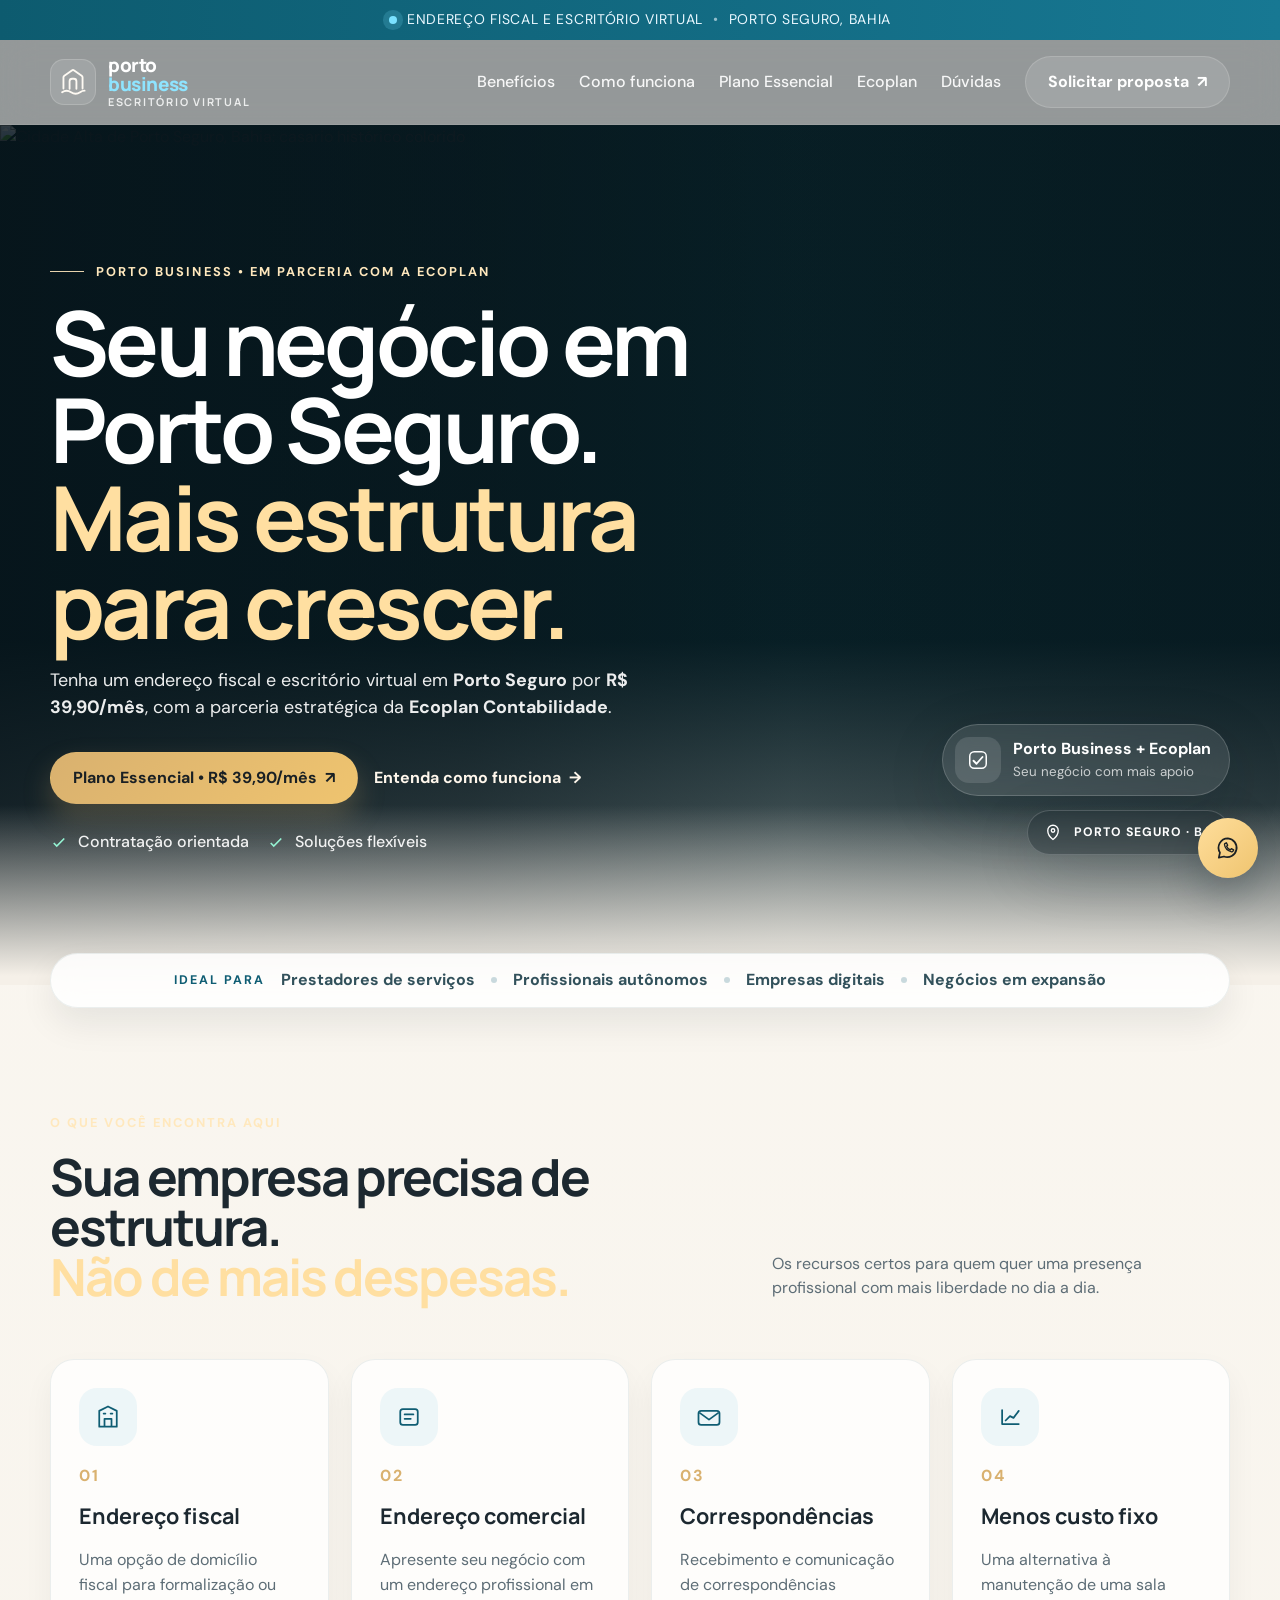
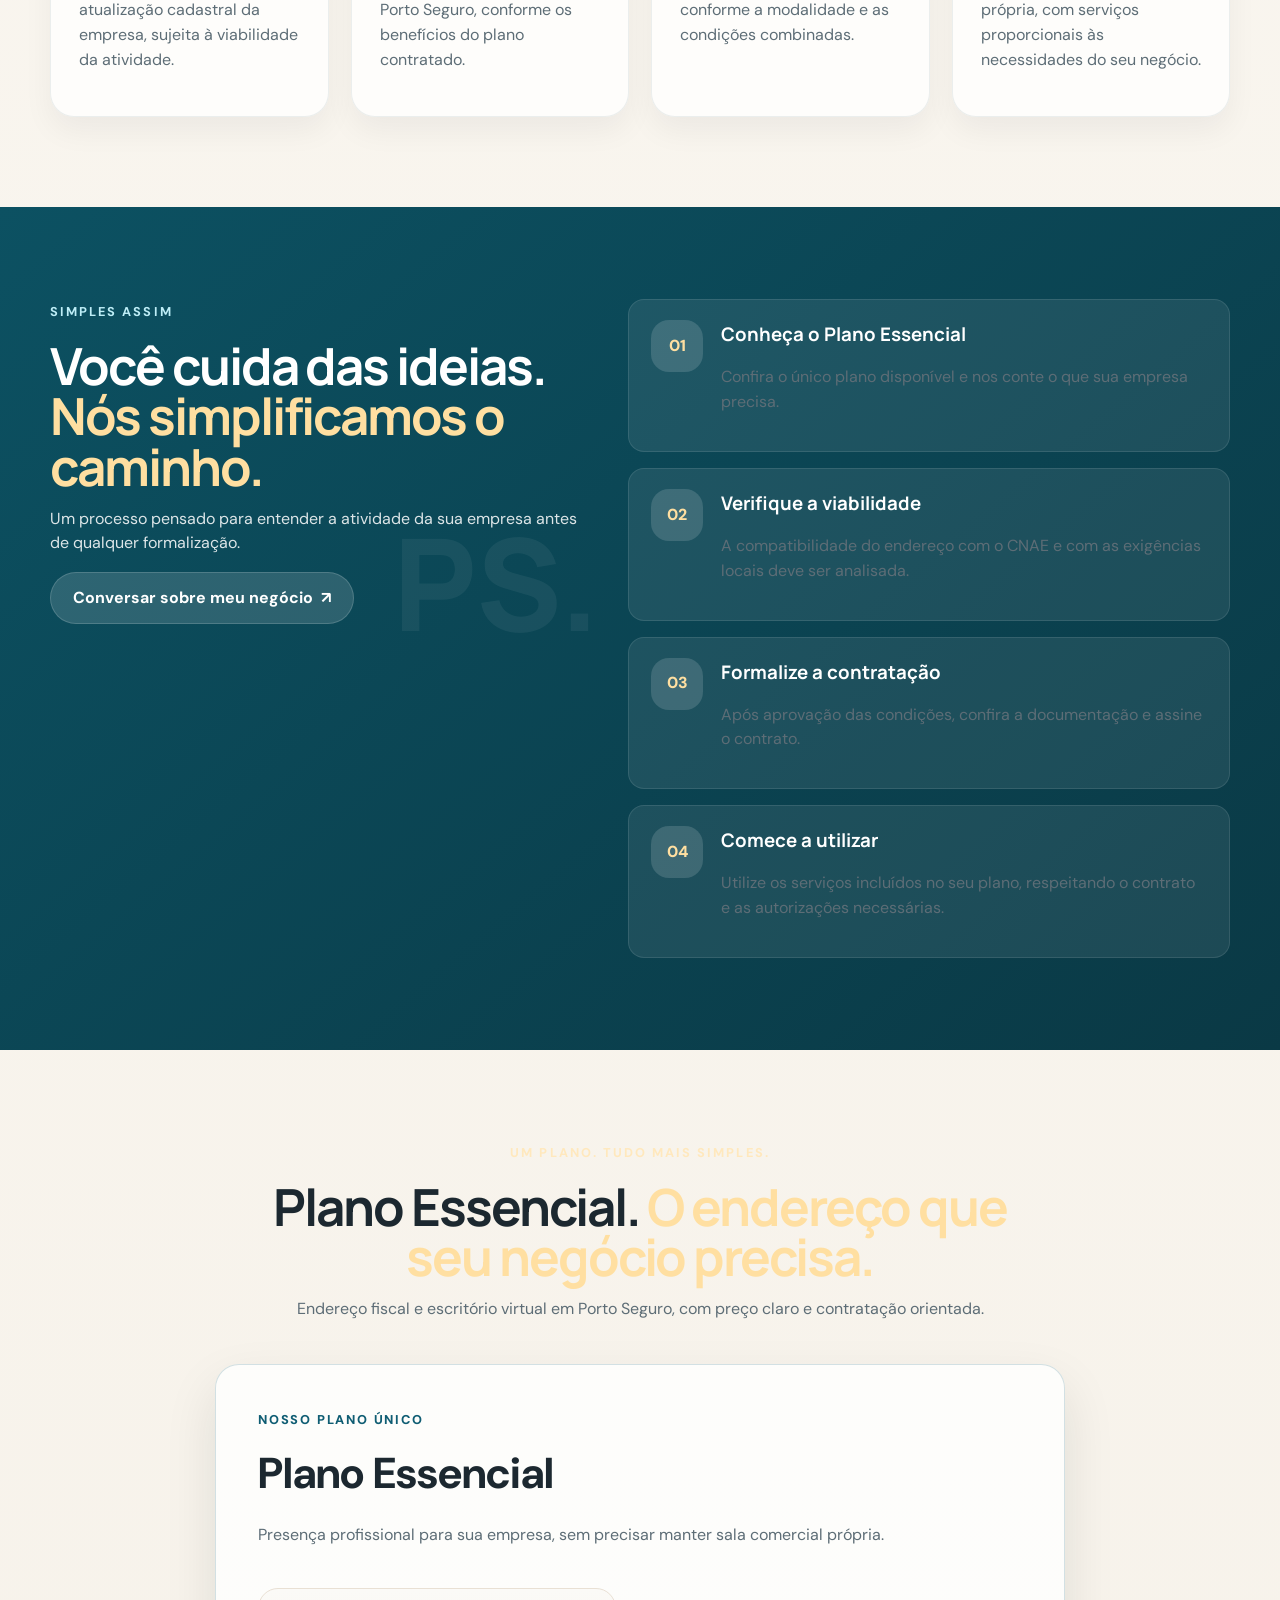
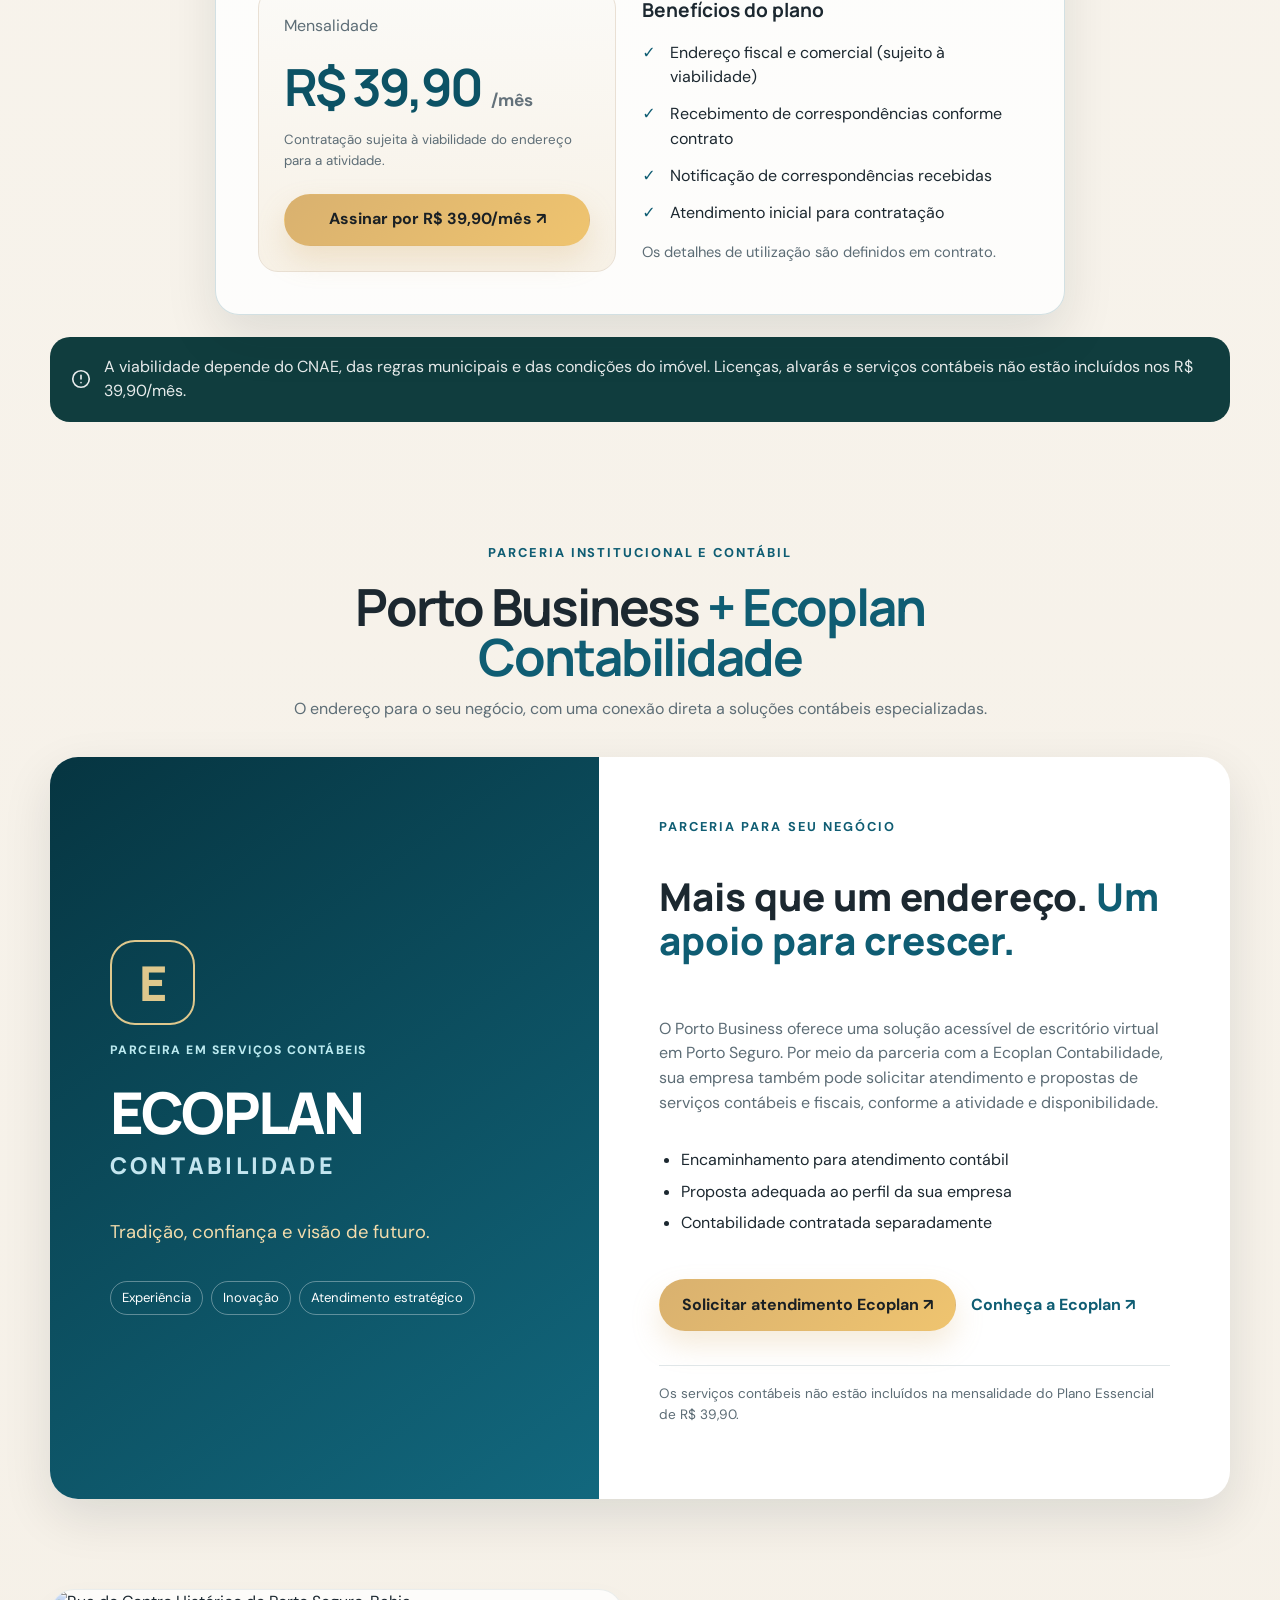
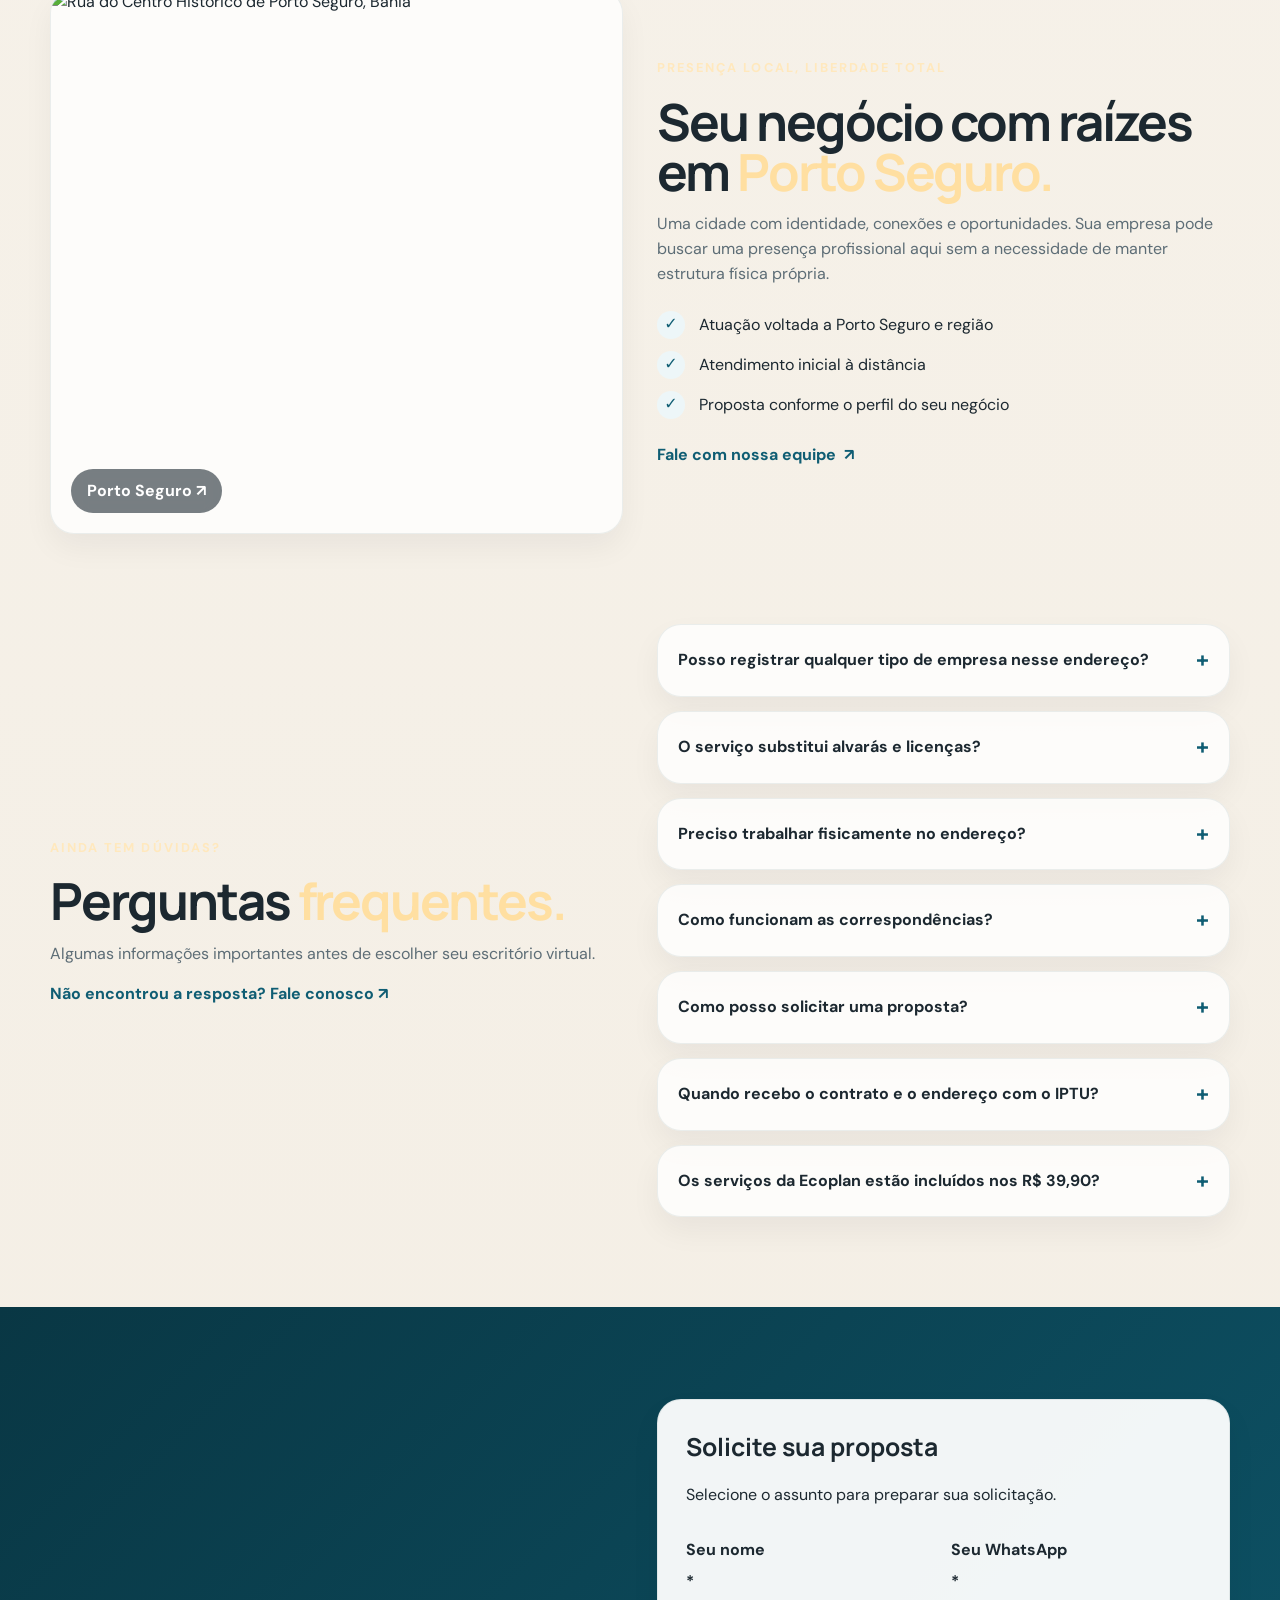
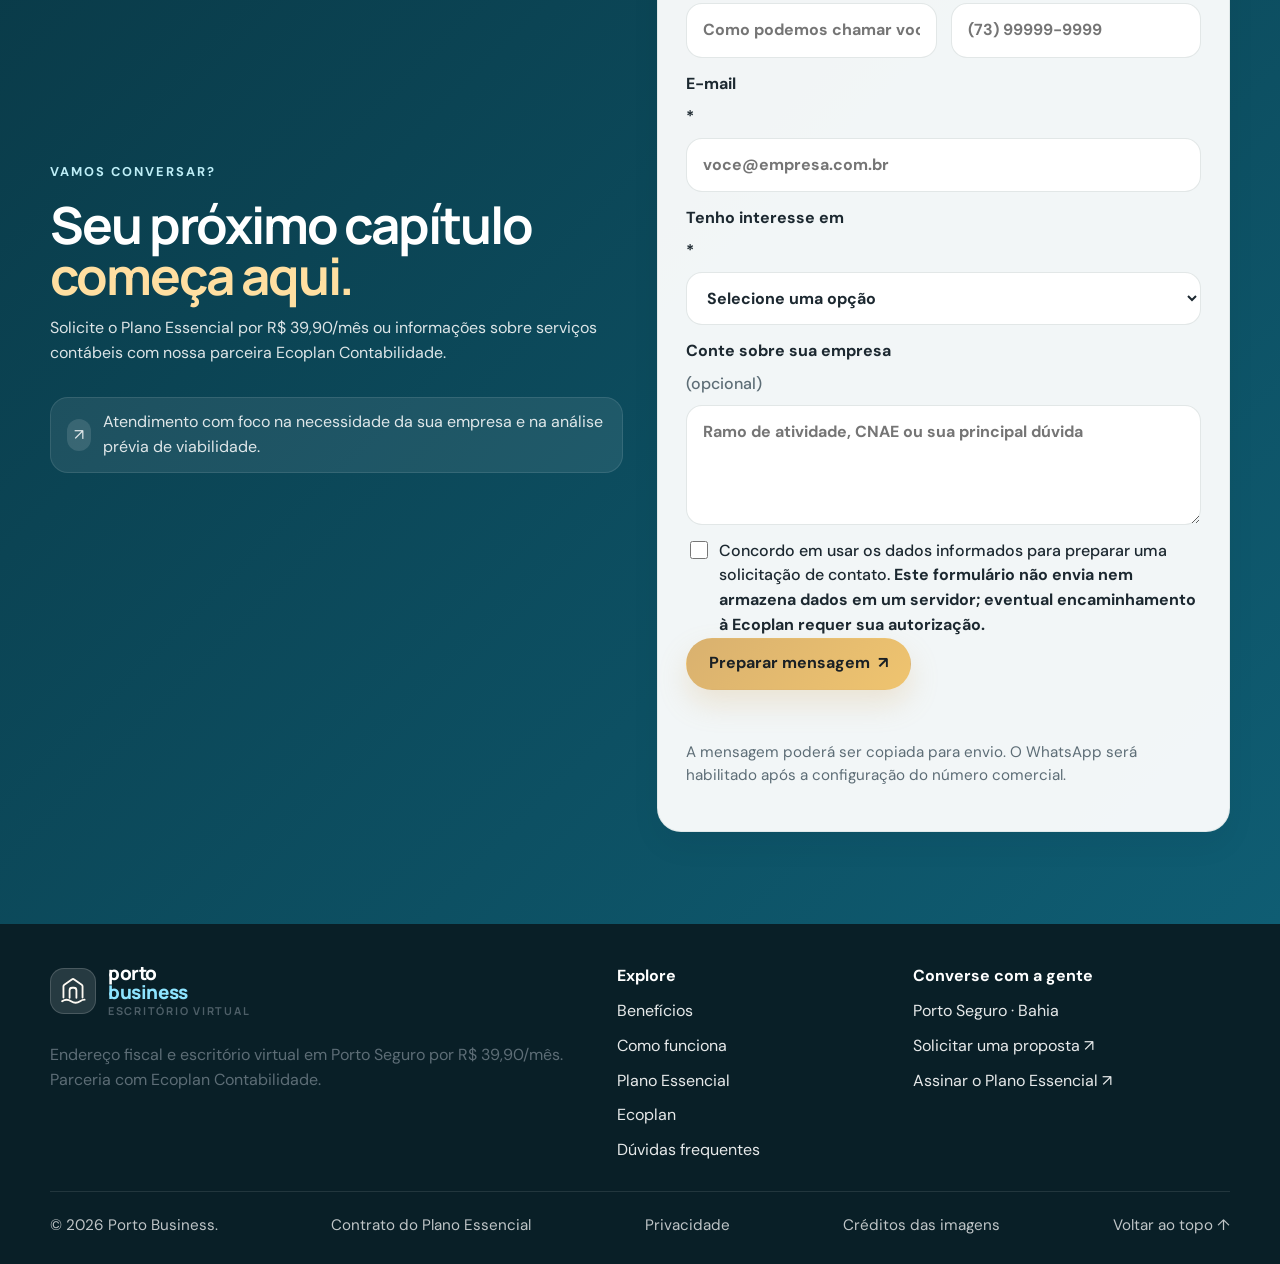
==== index.html @ cbe1bc21 "Add files via upload" ====
<!doctype html>
<html lang="pt-BR">
<head>
  <meta charset="UTF-8">
  <meta name="viewport" content="width=device-width, initial-scale=1.0">
  <meta name="theme-color" content="#0f5d73">
  <meta name="description" content="Endereço fiscal, endereço comercial e escritório virtual em Porto Seguro, Bahia. Conheça o Plano Essencial por R$ 39,90/mês e a parceria com a Ecoplan Contabilidade.">
  <title>Porto Business | Endereço Fiscal e Escritório Virtual em Porto Seguro</title>
  <meta property="og:type" content="website">
  <meta property="og:title" content="Porto Business — Seu negócio em Porto Seguro">
  <meta property="og:description" content="Uma nova forma de ter endereço fiscal e presença profissional em Porto Seguro, Bahia.">
  <meta property="og:description" content="Plano Essencial por R$ 39,90/mês. Parceria com Ecoplan Contabilidade.">
  <link rel="icon" type="image/svg+xml" href="assets/favicon.svg">
  <link rel="preconnect" href="https://fonts.googleapis.com">
  <link rel="preconnect" href="https://fonts.gstatic.com" crossorigin>
  <link href="https://fonts.googleapis.com/css2?family=DM+Sans:wght@400;500;700&family=Manrope:wght@400;600;700;800&display=swap" rel="stylesheet">
  <link rel="stylesheet" href="styles.css">
</head>
<body>
  <a class="skip-link" href="#principal">Pular para o conteúdo</a>
  <div class="announcement"><span class="announcement-dot" aria-hidden="true"></span> Endereço fiscal e escritório virtual <span class="announcement-separator">•</span> Porto Seguro, Bahia</div>

  <header class="site-header" id="inicio">
    <div class="container nav-shell">
      <a href="#inicio" class="brand" aria-label="Porto Business, início">
        <span class="brand-icon" aria-hidden="true"><svg viewBox="0 0 44 44" fill="none"><path d="M8 31.5V15.2a3 3 0 0 1 1.3-2.47l11-7.67a3 3 0 0 1 3.43 0l11 7.67A3 3 0 0 1 36 15.2v16.3" stroke="currentColor" stroke-width="2.7" stroke-linecap="round" stroke-linejoin="round"/><path d="M17 32V20.8c0-2 1.7-3.6 3.7-3.6h2.6c2 0 3.7 1.6 3.7 3.6V32M6 37c4.4-3 8.8-3 13.2 0 4.4 3 8.8 3 13.2 0 2.2-1.5 4.4-2.25 6.6-2.25" stroke="currentColor" stroke-width="2.7" stroke-linecap="round" stroke-linejoin="round"/></svg></span>
        <span class="brand-name">porto<span>business</span><small>ESCRITÓRIO VIRTUAL</small></span>
      </a>

      <nav class="main-nav" id="menu" aria-label="Navegação principal">
        <a href="#beneficios">Benefícios</a>
        <a href="#como-funciona">Como funciona</a>
        <a href="#planos">Plano Essencial</a>
        <a href="#contabilidade">Ecoplan</a><a href="#duvidas">Dúvidas</a>
      </nav>

      <a class="btn btn-dark nav-cta" href="#contato">Solicitar proposta <span aria-hidden="true">↗</span></a>
      <button id="menu-toggle" class="menu-toggle" type="button" aria-expanded="false" aria-controls="menu" aria-label="Abrir menu"><span></span><span></span><span></span></button>
    </div>
  </header>

  <main id="principal">
    <section class="hero hero-fullscreen" aria-labelledby="hero-title">
      <div class="hero-bg">
        <img src="assets/porto-seguro-capa-real.jpg" alt="Cidade Alta de Porto Seguro, Bahia: casario histórico colorido" fetchpriority="high">
      </div>
      <div class="hero-overlay"></div>
      <div class="hero-bottom-fade" aria-hidden="true"></div>
      <div class="container hero-inner">
        <div class="hero-copy reveal">
          <div class="eyebrow"><span class="eyebrow-line"></span> PORTO BUSINESS • EM PARCERIA COM A ECOPLAN</div>
          <h1 id="hero-title">Seu negócio em Porto Seguro. <em>Mais estrutura para crescer.</em></h1>
          <p class="hero-description">Tenha um endereço fiscal e escritório virtual em <strong>Porto Seguro</strong> por <strong>R$ 39,90/mês</strong>, com a parceria estratégica da <strong>Ecoplan Contabilidade</strong>.</p>
          <div class="hero-actions"><a class="btn btn-primary" href="#planos">Plano Essencial • R$ 39,90/mês <span aria-hidden="true">↗</span></a><a class="text-link light-link" href="#como-funciona">Entenda como funciona <span aria-hidden="true">→</span></a></div>
          <div class="hero-points"><div><svg class="mini-check" viewBox="0 0 24 24" aria-hidden="true"><path d="m5 12 4 4L19 6" /></svg>Contratação orientada</div><div><svg class="mini-check" viewBox="0 0 24 24" aria-hidden="true"><path d="m5 12 4 4L19 6" /></svg>Soluções flexíveis</div></div>
        </div>
        <div class="hero-floating reveal">
          <div class="hero-badge"><span class="badge-icon" aria-hidden="true"><svg viewBox="0 0 32 32" fill="none"><rect x="5" y="5" width="22" height="22" rx="6" stroke="currentColor" stroke-width="2"/><path d="M10 17l4 4 8-9" stroke="currentColor" stroke-width="2.5" stroke-linecap="round" stroke-linejoin="round"/></svg></span><span><strong>Porto Business + Ecoplan</strong><small>Seu negócio com mais apoio</small></span></div>
          <span class="photo-label"><svg viewBox="0 0 24 24" aria-hidden="true" fill="none"><path d="M12 22s7-5.2 7-12a7 7 0 1 0-14 0c0 6.8 7 12 7 12Z" stroke="currentColor" stroke-width="1.8"/><circle cx="12" cy="10" r="2.3" stroke="currentColor" stroke-width="1.8"/></svg> PORTO SEGURO · BA</span>
        </div>
      </div>
    </section>

    <div class="trust-band" aria-label="Para quem é nosso serviço"><div class="container trust-content"><span>IDEAL PARA</span><strong>Prestadores de serviços</strong><i></i><strong>Profissionais autônomos</strong><i></i><strong>Empresas digitais</strong><i></i><strong>Negócios em expansão</strong></div></div>

    <section class="section benefits" id="beneficios" aria-labelledby="benefits-title">
      <div class="container"><div class="section-head reveal"><div><div class="eyebrow">O QUE VOCÊ ENCONTRA AQUI</div><h2 id="benefits-title">Sua empresa precisa de estrutura.<br><em>Não de mais despesas.</em></h2></div><p>Os recursos certos para quem quer uma presença profissional com mais liberdade no dia a dia.</p></div>
        <div class="benefit-grid">
          <article class="benefit-card reveal"><div class="feature-icon"><svg viewBox="0 0 32 32" fill="none"><path d="M6 27V9l10-5 10 5v18H6ZM12 27v-9h8v9M11 12h2M19 12h2" stroke="currentColor" stroke-width="2" stroke-linejoin="round" stroke-linecap="round"/></svg></div><span class="benefit-number">01</span><h3>Endereço fiscal</h3><p>Uma opção de domicílio fiscal para formalização ou atualização cadastral da empresa, sujeita à viabilidade da atividade.</p></article>
          <article class="benefit-card reveal"><div class="feature-icon"><svg viewBox="0 0 32 32" fill="none"><rect x="6" y="7" width="20" height="18" rx="3" stroke="currentColor" stroke-width="2"/><path d="M11 13h10M11 18h7" stroke="currentColor" stroke-width="2" stroke-linecap="round"/></svg></div><span class="benefit-number">02</span><h3>Endereço comercial</h3><p>Apresente seu negócio com um endereço profissional em Porto Seguro, conforme os benefícios do plano contratado.</p></article>
          <article class="benefit-card reveal"><div class="feature-icon"><svg viewBox="0 0 32 32" fill="none"><rect x="4" y="9" width="24" height="16" rx="3" stroke="currentColor" stroke-width="2"/><path d="m5 11 11 8 11-8" stroke="currentColor" stroke-width="2" stroke-linejoin="round"/></svg></div><span class="benefit-number">03</span><h3>Correspondências</h3><p>Recebimento e comunicação de correspondências conforme a modalidade e as condições combinadas.</p></article>
          <article class="benefit-card reveal"><div class="feature-icon"><svg viewBox="0 0 32 32" fill="none"><path d="M7 24V8m0 16h19M11 20l5-5 4 2 6-8" stroke="currentColor" stroke-width="2" stroke-linecap="round" stroke-linejoin="round"/></svg></div><span class="benefit-number">04</span><h3>Menos custo fixo</h3><p>Uma alternativa à manutenção de uma sala própria, com serviços proporcionais às necessidades do seu negócio.</p></article>
        </div>
      </div>
    </section>

    <section class="how-section" id="como-funciona" aria-labelledby="how-title"><div class="container how-layout"><div class="how-intro reveal"><div class="eyebrow eyebrow-light">SIMPLES ASSIM</div><h2 id="how-title">Você cuida das ideias.<br><em>Nós simplificamos o caminho.</em></h2><p>Um processo pensado para entender a atividade da sua empresa antes de qualquer formalização.</p><a href="#contato" class="btn btn-light">Conversar sobre meu negócio <span aria-hidden="true">↗</span></a><span class="watermark" aria-hidden="true">PS.</span></div><ol class="steps reveal"><li><span class="step-n">01</span><div><h3>Conheça o Plano Essencial</h3><p>Confira o único plano disponível e nos conte o que sua empresa precisa.</p></div></li><li><span class="step-n">02</span><div><h3>Verifique a viabilidade</h3><p>A compatibilidade do endereço com o CNAE e com as exigências locais deve ser analisada.</p></div></li><li><span class="step-n">03</span><div><h3>Formalize a contratação</h3><p>Após aprovação das condições, confira a documentação e assine o contrato.</p></div></li><li><span class="step-n">04</span><div><h3>Comece a utilizar</h3><p>Utilize os serviços incluídos no seu plano, respeitando o contrato e as autorizações necessárias.</p></div></li></ol></div></section>


<section class="section plans-section" id="planos" aria-labelledby="plans-title">
<div class="container">
<div class="center-head reveal"><div class="eyebrow">UM PLANO. TUDO MAIS SIMPLES.</div>
<h2 id="plans-title">Plano Essencial. <em>O endereço que seu negócio precisa.</em></h2>
<p>Endereço fiscal e escritório virtual em Porto Seguro, com preço claro e contratação orientada.</p></div>
<div class="plan-grid single-plan">
<article class="plan-card featured solo-plan reveal">
<div><span class="plan-icon">NOSSO PLANO ÚNICO</span><h3>Plano Essencial</h3><p>Presença profissional para sua empresa, sem precisar manter sala comercial própria.</p></div>
<div class="solo-plan-content">
<div class="plan-price"><span>Mensalidade</span><div class="monthly-price"><strong>R$ 39,90</strong><span>/mês</span></div>
<small>Contratação sujeita à viabilidade do endereço para a atividade.</small>
<a class="btn btn-primary plan-cta" href="assinar.html">Assinar por R$ 39,90/mês ↗</a></div>
<div class="plan-benefits"><h4>Benefícios do plano</h4><ul class="plan-list">
<li>Endereço fiscal e comercial (sujeito à viabilidade)</li>
<li>Recebimento de correspondências conforme contrato</li>
<li>Notificação de correspondências recebidas</li>
<li>Atendimento inicial para contratação</li>
</ul><p>Os detalhes de utilização são definidos em contrato.</p></div></div></article></div>
<div class="plans-note reveal"><p><svg viewBox="0 0 24 24" aria-hidden="true" fill="none"><circle cx="12" cy="12" r="9" stroke="currentColor" stroke-width="1.8"/><path d="M12 8v4m0 4h.01" stroke="currentColor" stroke-width="1.8" stroke-linecap="round"/></svg> A viabilidade depende do CNAE, das regras municipais e das condições do imóvel. Licenças, alvarás e serviços contábeis não estão incluídos nos R$ 39,90/mês.</p></div>
</div></section>
<section class="section partner-section" id="contabilidade" aria-labelledby="partner-title"><div class="container"><div class="ecoplan-intro reveal"><span class="ecoplan-kicker">PARCERIA INSTITUCIONAL E CONTÁBIL</span><h2 id="partner-title">Porto Business <em>+ Ecoplan Contabilidade</em></h2><p>O endereço para o seu negócio, com uma conexão direta a soluções contábeis especializadas.</p></div><div class="ecoplan-feature reveal"><div class="ecoplan-branding"><div class="ecoplan-monogram">E</div><span>PARCEIRA EM SERVIÇOS CONTÁBEIS</span><h3>ECOPLAN <small>CONTABILIDADE</small></h3><p class="ecoplan-motto">Tradição, confiança e visão de futuro.</p><div class="ecoplan-pills"><span>Experiência</span><span>Inovação</span><span>Atendimento estratégico</span></div></div><div class="ecoplan-detail"><div class="eyebrow">PARCERIA PARA SEU NEGÓCIO</div><h3>Mais que um endereço. <em>Um apoio para crescer.</em></h3><p>O Porto Business oferece uma solução acessível de escritório virtual em Porto Seguro. Por meio da parceria com a Ecoplan Contabilidade, sua empresa também pode solicitar atendimento e propostas de serviços contábeis e fiscais, conforme a atividade e disponibilidade.</p><ul class="ecoplan-highlights"><li>Encaminhamento para atendimento contábil</li><li>Proposta adequada ao perfil da sua empresa</li><li>Contabilidade contratada separadamente</li></ul><div class="ecoplan-actions"><a href="#contato" class="btn btn-primary" data-interest="Serviços contábeis — Ecoplan Contabilidade">Solicitar atendimento Ecoplan ↗</a><a class="text-link dark-link" href="https://www.ecoplancontabilidade.com.br/" target="_blank" rel="noopener noreferrer">Conheça a Ecoplan ↗</a></div><p class="ecoplan-note">Os serviços contábeis não estão incluídos na mensalidade do Plano Essencial de R$ 39,90.</p></div></div></div></section>
<section class="location-section"><div class="container location-layout"><div class="location-image reveal"><img src="assets/porto-seguro-centro-historico.jpg" alt="Rua do Centro Histórico de Porto Seguro, Bahia" loading="lazy"><div class="location-caption">Porto Seguro <span>↗</span></div></div><div class="location-copy reveal"><div class="eyebrow">PRESENÇA LOCAL, LIBERDADE TOTAL</div><h2>Seu negócio com raízes em <em>Porto Seguro.</em></h2><p>Uma cidade com identidade, conexões e oportunidades. Sua empresa pode buscar uma presença profissional aqui sem a necessidade de manter estrutura física própria.</p><div class="location-points"><div><span class="round-check">✓</span> Atuação voltada a Porto Seguro e região</div><div><span class="round-check">✓</span> Atendimento inicial à distância</div><div><span class="round-check">✓</span> Proposta conforme o perfil do seu negócio</div></div><a href="#contato" class="text-link dark-link">Fale com nossa equipe <span aria-hidden="true">↗</span></a></div></div></section>

    <section class="section faq-section" id="duvidas"><div class="container faq-layout"><div class="faq-intro reveal"><div class="eyebrow">AINDA TEM DÚVIDAS?</div><h2>Perguntas <em>frequentes.</em></h2><p>Algumas informações importantes antes de escolher seu escritório virtual.</p><a class="text-link dark-link" href="#contato">Não encontrou a resposta? Fale conosco ↗</a></div><div class="faq-list reveal"><details><summary>Posso registrar qualquer tipo de empresa nesse endereço? <span class="faq-plus" aria-hidden="true">+</span></summary><p>Não necessariamente. A possibilidade de utilizar o endereço depende da atividade (CNAE), das normas municipais, dos órgãos de registro e das condições do imóvel. A viabilidade precisa ser verificada antes da contratação.</p></details><details><summary>O serviço substitui alvarás e licenças? <span class="faq-plus" aria-hidden="true">+</span></summary><p>Não. O escritório virtual não substitui licenças, alvarás, autorizações ou outras exigências legais que possam ser aplicáveis à atividade da empresa.</p></details><details><summary>Preciso trabalhar fisicamente no endereço? <span class="faq-plus" aria-hidden="true">+</span></summary><p>O escritório virtual é pensado para negócios que não precisam manter uma sala comercial própria no local. A utilização do endereço deve ser compatível com sua atividade e com o contrato.</p></details><details><summary>Como funcionam as correspondências? <span class="faq-plus" aria-hidden="true">+</span></summary><p>Os procedimentos de recebimento, aviso, retirada ou envio dependem da disponibilidade operacional e dos serviços estabelecidos na proposta contratada.</p></details><details><summary>Como posso solicitar uma proposta? <span class="faq-plus" aria-hidden="true">+</span></summary><p>Preencha o formulário abaixo com seu nome, contato, plano de interesse e informações da empresa. A mensagem será preparada no seu navegador. O envio por WhatsApp depende da configuração do número comercial.</p></details><details><summary>Quando recebo o contrato e o endereço com o IPTU? <span class="faq-plus" aria-hidden="true">+</span></summary><p>Logo após a confirmação do pagamento, você recebe por e-mail o contrato em PDF com o endereço completo do escritório virtual e o número de inscrição do IPTU, que são os dados usados na abertura ou alteração da empresa. O contrato tem prazo mínimo de 6 meses e pode ser encerrado a qualquer momento com 30 dias de aviso prévio, sem multa. <a href="contrato.html">Veja o modelo do contrato</a>.</p></details><details><summary>Os serviços da Ecoplan estão incluídos nos R$ 39,90? <span class="faq-plus" aria-hidden="true">+</span></summary><p>Não. R$ 39,90 por mês é o preço do Plano Essencial de escritório virtual. A contabilidade é opcional, sujeita a proposta e contratação separadas com a Ecoplan Contabilidade.</p></details></div></div></section>

    <section class="contact-section" id="contato" aria-labelledby="contact-title"><div class="container contact-layout"><div class="contact-copy reveal"><div class="eyebrow eyebrow-light">VAMOS CONVERSAR?</div><h2 id="contact-title">Seu próximo capítulo <em>começa aqui.</em></h2><p>Solicite o Plano Essencial por R$ 39,90/mês ou informações sobre serviços contábeis com nossa parceira Ecoplan Contabilidade.</p><div class="contact-note"><span class="contact-note-icon" aria-hidden="true">↗</span><span>Atendimento com foco na necessidade da sua empresa e na análise prévia de viabilidade.</span></div></div><form class="contact-form reveal" id="lead-form"><div class="form-head"><h3>Solicite sua proposta</h3><p>Selecione o assunto para preparar sua solicitação.</p></div><div class="form-row"><label>Seu nome <span>*</span><input type="text" name="nome" autocomplete="name" required placeholder="Como podemos chamar você?" minlength="2"></label><label>Seu WhatsApp <span>*</span><input type="tel" name="telefone" autocomplete="tel" inputmode="tel" required placeholder="(73) 99999-9999" minlength="10"></label></div><label>E-mail <span>*</span><input type="email" name="email" autocomplete="email" required placeholder="voce@empresa.com.br"></label><label>Tenho interesse em <span>*</span><select name="plano" id="plan-select" required><option value="" disabled selected>Selecione uma opção</option><option value="Plano Essencial — R$ 39,90/mês">Plano Essencial — R$ 39,90/mês</option><option value="Plano Essencial + serviços contábeis">Plano Essencial + serviços contábeis</option><option value="Serviços contábeis — Ecoplan Contabilidade">Serviços contábeis — Ecoplan Contabilidade</option><option value="Preciso de orientação">Preciso de orientação</option></select></label><label>Conte sobre sua empresa <span class="optional">(opcional)</span><textarea name="mensagem" rows="3" placeholder="Ramo de atividade, CNAE ou sua principal dúvida"></textarea></label><label class="consent"><input type="checkbox" name="consentimento" required><span>Concordo em usar os dados informados para preparar uma solicitação de contato. <strong>Este formulário não envia nem armazena dados em um servidor; eventual encaminhamento à Ecoplan requer sua autorização.</strong></span></label><button type="submit" class="btn btn-primary form-submit">Preparar mensagem <span aria-hidden="true">↗</span></button><p class="form-feedback" id="form-feedback" aria-live="polite"></p><div class="prepared-message" id="prepared-message" hidden><p>Sua mensagem está pronta. Como o número comercial ainda não foi configurado neste modelo, copie o texto abaixo para enviá-lo:</p><textarea id="message-preview" readonly rows="5" aria-label="Mensagem preparada"></textarea><button class="btn btn-outline" type="button" id="copy-message">Copiar mensagem</button></div><p class="form-privacy">A mensagem poderá ser copiada para envio. O WhatsApp será habilitado após a configuração do número comercial.</p></form></div></section>
  </main>

  <footer class="site-footer"><div class="container"><div class="footer-main"><div><a href="#inicio" class="brand brand-footer"><span class="brand-icon" aria-hidden="true"><svg viewBox="0 0 44 44" fill="none"><path d="M8 31.5V15.2a3 3 0 0 1 1.3-2.47l11-7.67a3 3 0 0 1 3.43 0l11 7.67A3 3 0 0 1 36 15.2v16.3" stroke="currentColor" stroke-width="2.7" stroke-linecap="round" stroke-linejoin="round"/><path d="M17 32V20.8c0-2 1.7-3.6 3.7-3.6h2.6c2 0 3.7 1.6 3.7 3.6V32M6 37c4.4-3 8.8-3 13.2 0 4.4 3 8.8 3 13.2 0 2.2-1.5 4.4-2.25 6.6-2.25" stroke="currentColor" stroke-width="2.7" stroke-linecap="round" stroke-linejoin="round"/></svg></span><span class="brand-name">porto<span>business</span><small>ESCRITÓRIO VIRTUAL</small></span></a><p>Endereço fiscal e escritório virtual em Porto Seguro por R$ 39,90/mês. Parceria com Ecoplan Contabilidade.</p></div><div class="footer-links"><strong>Explore</strong><a href="#beneficios">Benefícios</a><a href="#como-funciona">Como funciona</a><a href="#planos">Plano Essencial</a><a href="#contabilidade">Ecoplan</a><a href="#duvidas">Dúvidas frequentes</a></div><div class="footer-links"><strong>Converse com a gente</strong><span>Porto Seguro · Bahia</span><a href="#contato">Solicitar uma proposta ↗</a><a href="assinar.html">Assinar o Plano Essencial ↗</a></div></div><div class="footer-bottom"><span>© <span id="year">2026</span> Porto Business.</span><a href="contrato.html">Contrato do Plano Essencial</a><a href="privacidade.html">Privacidade</a><a href="creditos.html">Créditos das imagens</a><a href="#inicio">Voltar ao topo ↑</a></div></div></footer>

  <a href="#contato" class="floating-contact" aria-label="Solicitar atendimento" title="Solicitar atendimento"><svg viewBox="0 0 32 32" aria-hidden="true" fill="none"><path d="M15.9 5a10.7 10.7 0 0 0-9.1 16.3L5.5 27l5.9-1.3A10.7 10.7 0 1 0 15.9 5Z" stroke="currentColor" stroke-width="2" stroke-linejoin="round"/><path d="M12 12c.5 4.4 3.9 7.4 8.2 8.4.7.1 1.1-.2 1.5-.8l.8-1.5-2.7-1.3-1.2 1.3a8.1 8.1 0 0 1-4.2-4.2l1.2-1.1-1.4-2.8-1.4.7c-.6.3-.9.8-.8 1.3Z" stroke="currentColor" stroke-width="1.55" stroke-linejoin="round"/></svg></a>
  <script src="script.js"></script>
</body>
</html>
---- styles.css ----
:root {
  --bg: #f5f0e8;
  --surface: #ffffff;
  --surface-soft: #fbf8f3;
  --text: #1c2830;
  --muted: #5d6d76;
  --line: rgba(23, 48, 58, 0.12);
  --line-strong: rgba(23, 48, 58, 0.2);
  --primary: #0f5d73;
  --primary-2: #0a4b5c;
  --sand: #d9b16f;
  --shadow: 0 18px 60px rgba(8, 25, 33, 0.16);
  --radius: 24px;
  --radius-sm: 16px;
  --max: 1180px;
}
* { box-sizing: border-box; }
html { scroll-behavior: smooth; }
body {
  margin: 0;
  font-family: 'DM Sans', system-ui, sans-serif;
  color: var(--text);
  background: linear-gradient(180deg, #faf7f1 0%, #f3ede3 100%);
  line-height: 1.55;
}
a { color: inherit; text-decoration: none; }
img { max-width: 100%; display: block; }
button, input, select, textarea { font: inherit; }
.container { width: min(calc(100% - 32px), var(--max)); margin: 0 auto; }
.skip-link {
  position: absolute; left: 16px; top: -60px; background: #fff; color: #000;
  padding: 10px 14px; border-radius: 12px; z-index: 1000; transition: top .2s ease;
}
.skip-link:focus { top: 14px; }
.announcement {
  min-height: 40px; display: flex; gap: 10px; justify-content: center; align-items: center;
  font-size: 14px; letter-spacing: .05em; text-transform: uppercase; color: #eaf8ff;
  background: linear-gradient(90deg, #0d5b6f, #177893);
}
.announcement-dot { width: 8px; height: 8px; border-radius: 999px; background: #7ae2ff; box-shadow: 0 0 0 6px rgba(122,226,255,.18); }
.announcement-separator { opacity: .6; }
.site-header {
  position: sticky; top: 0; z-index: 100; backdrop-filter: blur(16px);
  background: rgba(8, 23, 31, 0.42); border-bottom: 1px solid rgba(255,255,255,0.08);
}
.nav-shell { min-height: 84px; display: flex; align-items: center; gap: 18px; }
.brand { display: inline-flex; align-items: center; gap: 12px; color: #fff; min-width: 0; }
.brand-icon {
  width: 46px; height: 46px; display: inline-grid; place-items: center; border-radius: 14px;
  background: rgba(255,255,255,0.12); border: 1px solid rgba(255,255,255,0.16); color: #fefaf3; flex: 0 0 auto;
}
.brand-icon svg { width: 30px; height: 30px; }
.brand-name { display: flex; flex-direction: column; font-family: 'Manrope', system-ui, sans-serif; font-size: 1.18rem; font-weight: 800; line-height: 1; letter-spacing: -0.02em; }
.brand-name span { color: #8ee4ff; }
.brand-name small { font-size: .68rem; letter-spacing: .16em; margin-top: 4px; font-weight: 700; opacity: .82; }
.main-nav { margin-left: auto; display: flex; gap: 24px; align-items: center; }
.main-nav a { color: rgba(255,255,255,.92); font-weight: 500; }
.main-nav a:hover { color: #8ee4ff; }
.nav-cta { margin-left: 6px; }
.menu-toggle {
  display: none; background: transparent; border: 0; margin-left: auto; padding: 6px; cursor: pointer;
}
.menu-toggle span { display: block; width: 25px; height: 2px; background: #fff; margin: 5px 0; border-radius: 999px; }
.btn, .text-link {
  display: inline-flex; align-items: center; justify-content: center; gap: 8px; transition: .2s ease;
}
.btn {
  min-height: 52px; padding: 0 22px; border-radius: 999px; font-weight: 700; border: 1px solid transparent;
}
.btn-primary { background: linear-gradient(135deg, var(--sand), #efc46f); color: #1a2024; box-shadow: 0 14px 28px rgba(217,177,111,.25); }
.btn-primary:hover { transform: translateY(-1px); }
.btn-dark { background: rgba(255,255,255,0.12); color: #fff; border-color: rgba(255,255,255,0.15); }
.btn-dark:hover { background: rgba(255,255,255,0.18); }
.btn-outline { border-color: var(--line-strong); color: var(--text); background: #fff; }
.btn-outline:hover { border-color: var(--primary); color: var(--primary); }
.btn-light { background: rgba(255,255,255,0.14); color: #fff; border: 1px solid rgba(255,255,255,.16); }
.text-link { font-weight: 700; color: var(--primary); }
.text-link:hover { opacity: .82; }
.light-link { color: #fff7ec; }
.dark-link { color: var(--primary); }
.hero {
  position: relative; min-height: calc(100vh - 40px); display: flex; align-items: center; overflow: clip; isolation: isolate;
  background: #09262d;
}
.hero-bg, .hero-bg picture, .hero-bg img {
  position: absolute; inset: 0; width: 100%; height: 100%;
}
.hero-bg img { object-fit: cover; object-position: center center; }
.hero-overlay {
  position: absolute; inset: 0; background:
    linear-gradient(90deg, rgba(6,18,24,0.78) 0%, rgba(6,18,24,0.55) 37%, rgba(6,18,24,0.22) 62%, rgba(6,18,24,0.46) 100%),
    linear-gradient(180deg, rgba(6,18,24,0.22) 0%, rgba(6,18,24,0.18) 60%, rgba(246,239,231,0.55) 100%);
}
.hero-bottom-fade { position: absolute; left: 0; right: 0; bottom: 0; height: 180px; background: linear-gradient(180deg, rgba(245,240,232,0) 0%, rgba(245,240,232,1) 95%); z-index: 0; }
.hero-inner {
  position: relative; z-index: 1; width: 100%; display: grid; grid-template-columns: minmax(0, 1fr) auto; gap: 24px; align-items: end;
  padding-top: 110px; padding-bottom: 110px;
}
.hero-copy { max-width: 680px; color: #fff; }
.eyebrow {
  display: inline-flex; align-items: center; gap: 12px; letter-spacing: .16em; text-transform: uppercase; font-size: .8rem; font-weight: 700; color: #ffe8bd;
}
.eyebrow-line { width: 34px; height: 1px; background: currentColor; opacity: .9; }
.hero h1, h2 {
  font-family: 'Manrope', system-ui, sans-serif; letter-spacing: -0.04em; margin: 16px 0 16px; line-height: .98;
}
.hero h1 { font-size: clamp(2.8rem, 7vw, 5.6rem); max-width: 820px; }
.hero h1 em, h2 em { font-style: normal; color: #ffdfa1; }
.hero-description { max-width: 610px; font-size: 1.12rem; color: rgba(255,255,255,.92); }
.hero-actions { display: flex; flex-wrap: wrap; gap: 16px; margin-top: 30px; }
.hero-points { display: flex; gap: 18px; flex-wrap: wrap; margin-top: 26px; color: rgba(255,255,255,.92); font-weight: 500; }
.hero-points div { display: inline-flex; align-items: center; gap: 10px; }
.mini-check { width: 18px; height: 18px; stroke: #95f4d3; stroke-width: 2.2; fill: none; }
.hero-floating { display: flex; flex-direction: column; align-items: flex-end; gap: 14px; justify-self: end; }
.hero-badge, .photo-label {
  border-radius: 999px; color: #fff; display: inline-flex; align-items: center; gap: 12px; backdrop-filter: blur(14px);
  border: 1px solid rgba(255,255,255,.18); box-shadow: var(--shadow);
}
.hero-badge { padding: 12px 18px 12px 12px; background: rgba(255,255,255,0.11); }
.hero-badge strong, .hero-badge small { display: block; }
.hero-badge small { opacity: .85; }
.badge-icon { width: 46px; height: 46px; border-radius: 14px; display: grid; place-items: center; background: rgba(255,255,255,.12); }
.badge-icon svg { width: 24px; height: 24px; }
.photo-label { padding: 12px 16px; background: rgba(6,20,28,0.28); font-weight: 700; letter-spacing: .08em; font-size: .77rem; }
.photo-label svg { width: 18px; height: 18px; }
.trust-band {
  position: relative; z-index: 3; margin-top: -32px; padding-bottom: 12px;
}
.trust-content {
  border-radius: 999px; background: rgba(255,255,255,.84); backdrop-filter: blur(14px);
  border: 1px solid rgba(16,61,62,.08); box-shadow: 0 16px 34px rgba(8,25,33,.08);
  display: flex; gap: 16px; align-items: center; justify-content: center; flex-wrap: wrap; padding: 14px 22px; color: #32515b;
}
.trust-content span { letter-spacing: .16em; font-size: .78rem; font-weight: 700; text-transform: uppercase; color: var(--primary); }
.trust-content i { width: 6px; height: 6px; border-radius: 999px; background: rgba(15,93,115,.22); display: inline-block; }
.section { padding: 90px 0; }
.section-head, .center-head, .faq-layout, .contact-layout, .location-layout { gap: 34px; }
.section-head {
  display: grid; grid-template-columns: minmax(0, 1.2fr) minmax(0, .8fr); align-items: end; margin-bottom: 42px;
}
.center-head { text-align: center; max-width: 760px; margin: 0 auto 42px; }
.section-head p, .center-head p, .how-intro p, .faq-intro p, .contact-copy p, .location-copy p, .benefit-card p, .plan-card p, .steps p, .faq-list p, .site-footer p, .site-footer small { color: var(--muted); }
.section h2, .how-intro h2, .faq-intro h2, .contact-copy h2, .location-copy h2 { font-size: clamp(2rem, 4vw, 3.6rem); color: var(--text); }
.benefit-grid, .plan-grid { display: grid; gap: 22px; }
.benefit-grid { grid-template-columns: repeat(4, minmax(0, 1fr)); }
.benefit-card, .plan-card, .contact-form, .faq-list details, .location-image {
  background: rgba(255,255,255,.78); border: 1px solid rgba(16,61,62,.08); border-radius: var(--radius); box-shadow: 0 14px 30px rgba(8,25,33,.05);
}
.benefit-card { padding: 28px; }
.feature-icon { width: 58px; height: 58px; border-radius: 18px; display: grid; place-items: center; background: #edf6f8; color: var(--primary); }
.feature-icon svg { width: 28px; height: 28px; }
.benefit-number { display: inline-block; margin-top: 18px; color: var(--sand); font-weight: 700; letter-spacing: .14em; }
.benefit-card h3 { font-family: 'Manrope', system-ui, sans-serif; font-size: 1.35rem; margin: 10px 0; }
.how-section {
  position: relative; background: linear-gradient(140deg, #0c5162 0%, #0a3945 100%); color: #fff; padding: 92px 0; overflow: clip;
}
.how-layout { display: grid; grid-template-columns: minmax(0, .95fr) minmax(0, 1.05fr); gap: 34px; align-items: start; }
.eyebrow-light { color: #beeef7; }
.how-intro { position: relative; }
.how-intro h2, .contact-copy h2 { color: #fff; }
.how-intro p, .contact-copy p, .contact-note span, .plans-note p, .hero-badge small { color: rgba(255,255,255,.86); }
.watermark {
  position: absolute; right: -6px; bottom: -22px; font-family: 'Manrope', system-ui, sans-serif; font-size: 8rem; font-weight: 800; color: rgba(255,255,255,.06); line-height: 1;
}
.steps { list-style: none; padding: 0; margin: 0; display: grid; gap: 16px; }
.steps li {
  display: grid; grid-template-columns: auto 1fr; gap: 18px; align-items: start; padding: 20px 22px; border-radius: var(--radius-sm);
  background: rgba(255,255,255,.08); border: 1px solid rgba(255,255,255,.1);
}
.step-n { width: 52px; height: 52px; border-radius: 18px; display: grid; place-items: center; background: rgba(255,255,255,.14); font-weight: 800; color: #ffdfa1; }
.steps h3 { margin: 0 0 8px; font-family: 'Manrope', system-ui, sans-serif; }
.plan-grid { grid-template-columns: repeat(3, minmax(0, 1fr)); align-items: stretch; }
.plan-card { padding: 28px; position: relative; display: flex; flex-direction: column; gap: 22px; }
.plan-top h3 { font-family: 'Manrope', system-ui, sans-serif; font-size: 1.6rem; margin: 12px 0 8px; }
.plan-icon { color: var(--primary); font-weight: 800; letter-spacing: .14em; font-size: .8rem; }
.plan-price { padding: 20px; border-radius: 20px; background: linear-gradient(180deg, #fbfaf7 0%, #f7f1e6 100%); }
.plan-price span, .plan-price small { display: block; color: var(--muted); }
.plan-price strong { display: block; margin: 8px 0 4px; font-family: 'Manrope', system-ui, sans-serif; font-size: 1.95rem; }
.plan-list { list-style: none; padding: 0; margin: 0; display: grid; gap: 12px; }
.plan-list li { position: relative; padding-left: 28px; }
.plan-list li::before { content: '✓'; position: absolute; left: 0; top: 0; color: var(--primary); font-weight: 800; }
.featured { transform: translateY(-10px); border-color: rgba(15,93,115,.18); box-shadow: 0 22px 52px rgba(8,25,33,.1); }
.plan-badge {
  position: absolute; top: 18px; right: 18px; border-radius: 999px; padding: 8px 12px; font-size: .75rem; font-weight: 700; color: #1c2830;
  background: linear-gradient(135deg, #ffdf9b, #f4c96c);
}
.plans-note { margin-top: 22px; }
.plans-note p { display: flex; align-items: center; gap: 12px; background: #103d3e; color: rgba(255,255,255,.9); padding: 18px 20px; border-radius: 20px; }
.plans-note svg { width: 22px; height: 22px; flex: 0 0 auto; }
.location-layout, .contact-layout, .faq-layout { display: grid; grid-template-columns: repeat(2, minmax(0, 1fr)); align-items: center; }
.location-image { position: relative; overflow: hidden; }
.location-image img { width: 100%; aspect-ratio: 1.05 / 1; object-fit: cover; }
.location-caption {
  position: absolute; left: 20px; bottom: 20px; padding: 10px 16px; border-radius: 999px; background: rgba(6,20,28,.54); color: #fff; backdrop-filter: blur(8px); font-weight: 700;
}
.location-points { display: grid; gap: 12px; margin: 24px 0; }
.round-check { width: 28px; height: 28px; display: inline-grid; place-items: center; border-radius: 999px; background: #edf6f8; color: var(--primary); font-weight: 800; margin-right: 10px; }
.faq-list { display: grid; gap: 14px; }
.faq-list details { padding: 18px 20px; }
.faq-list summary {
  list-style: none; cursor: pointer; font-weight: 700; display: flex; justify-content: space-between; gap: 16px; align-items: center;
}
.faq-list summary::-webkit-details-marker { display: none; }
.faq-list details[open] .faq-plus { transform: rotate(45deg); }
.faq-plus { font-size: 1.4rem; transition: transform .2s ease; color: var(--primary); }
.contact-section { background: linear-gradient(135deg, #093744 0%, #0f5d73 100%); padding: 92px 0; }
.contact-note {
  display: inline-flex; align-items: center; gap: 12px; margin-top: 16px; padding: 12px 16px; border-radius: 18px; background: rgba(255,255,255,.08); border: 1px solid rgba(255,255,255,.1);
}
.contact-note-icon { width: 32px; height: 32px; border-radius: 999px; display: grid; place-items: center; background: rgba(255,255,255,.12); }
.contact-form { padding: 28px; background: rgba(255,255,255,.95); }
.form-head h3 { margin: 0 0 6px; font-family: 'Manrope', system-ui, sans-serif; font-size: 1.55rem; }
.form-row { display: grid; grid-template-columns: repeat(2, minmax(0, 1fr)); gap: 14px; }
.contact-form label { display: grid; gap: 8px; margin-top: 14px; font-weight: 700; }
.contact-form span.optional { font-weight: 500; color: var(--muted); }
.contact-form input, .contact-form select, .contact-form textarea {
  width: 100%; min-height: 52px; border-radius: 16px; border: 1px solid rgba(16,61,62,.12); padding: 14px 16px; background: #fff; color: var(--text);
}
.contact-form textarea { min-height: 120px; resize: vertical; }
.contact-form input:focus, .contact-form select:focus, .contact-form textarea:focus {
  outline: none; border-color: rgba(15,93,115,.45); box-shadow: 0 0 0 4px rgba(15,93,115,.12);
}
.consent { grid-template-columns: auto 1fr; align-items: start; gap: 12px; font-weight: 500 !important; }
.consent input { min-height: auto; width: 18px; height: 18px; margin-top: 2px; }
.form-feedback { min-height: 24px; margin: 12px 0 0; color: var(--primary); font-weight: 700; }
.prepared-message { margin-top: 18px; background: var(--surface-soft); border: 1px dashed rgba(16,61,62,.18); border-radius: 18px; padding: 18px; }
.prepared-message textarea { min-height: 140px; }
.form-privacy { font-size: .95rem; color: var(--muted); }
.site-footer { padding: 40px 0 26px; background: #091f27; color: rgba(255,255,255,.9); }
.footer-main { display: grid; grid-template-columns: 1.2fr .6fr .7fr; gap: 24px; padding-bottom: 28px; border-bottom: 1px solid rgba(255,255,255,.1); }
.brand-footer { color: #fff; margin-bottom: 10px; }
.footer-links { display: grid; align-content: start; gap: 10px; }
.footer-links strong { color: #fff; }
.footer-bottom { display: flex; flex-wrap: wrap; gap: 12px 20px; justify-content: space-between; padding-top: 22px; font-size: .95rem; color: rgba(255,255,255,.74); }
.floating-contact {
  position: fixed; right: 22px; bottom: 22px; width: 60px; height: 60px; display: grid; place-items: center; border-radius: 999px;
  background: linear-gradient(135deg, #ffde9c, #efc46f); color: #1a2024; box-shadow: 0 18px 40px rgba(8,25,33,.28); z-index: 50;
}
.floating-contact svg { width: 28px; height: 28px; }
.credits-page { padding: 64px 0 80px; }
 .reveal { opacity: 1; transform: none; transition: opacity .7s ease, transform .7s ease; }
.reveal.is-visible { opacity: 1; transform: none; }
@media (max-width: 1080px) {
  .benefit-grid { grid-template-columns: repeat(2, minmax(0, 1fr)); }
  .plan-grid, .location-layout, .contact-layout, .faq-layout, .how-layout, .section-head, .footer-main { grid-template-columns: 1fr; }
  .hero-inner { grid-template-columns: 1fr; align-items: end; }
  .hero-floating { justify-self: start; align-items: flex-start; }
}
@media (max-width: 860px) {
  .main-nav {
    position: absolute; top: calc(100% + 10px); left: 16px; right: 16px; display: none; flex-direction: column; align-items: stretch;
    background: rgba(8,23,31,.94); border: 1px solid rgba(255,255,255,.08); border-radius: 22px; padding: 14px; box-shadow: var(--shadow);
  }
  .main-nav.open { display: flex; }
  .main-nav a { padding: 10px 6px; }
  .nav-cta { display: none; }
  .menu-toggle { display: inline-block; }
}
@media (max-width: 720px) {
  .hero { min-height: calc(100svh - 40px); }
  .hero-inner { padding-top: 96px; padding-bottom: 76px; }
  .hero h1 { font-size: clamp(2.5rem, 12vw, 4rem); }
  .hero-description { font-size: 1rem; }
  .hero-actions, .hero-points { gap: 12px; }
  .trust-band { margin-top: -18px; }
  .trust-content { border-radius: 28px; justify-content: flex-start; }
  .section, .how-section, .contact-section { padding: 74px 0; }
  .form-row, .benefit-grid { grid-template-columns: 1fr; }
  .site-header { background: rgba(8, 23, 31, 0.52); }
  .photo-label, .hero-badge { max-width: 100%; }
}


/* Plano unico - Porto Office */
.single-plan{grid-template-columns:minmax(0,850px);justify-content:center}
.solo-plan{transform:none;padding:clamp(24px,4vw,42px);gap:24px}
.solo-plan h3{font-size:clamp(2rem,3.4vw,2.7rem);margin:9px 0}
.solo-plan-content{display:grid;grid-template-columns:minmax(0,1fr) minmax(0,1.06fr);gap:26px;align-items:center}
.solo-plan .plan-price{border:1px solid #e9e0d4;padding:25px}
.monthly-price{display:flex;align-items:baseline;gap:10px;white-space:nowrap}
.monthly-price strong{font-size:clamp(2.1rem,4vw,3.2rem);color:#0c5265;letter-spacing:-.055em}
.monthly-price span{font-weight:700;font-size:1.08rem;color:#63717a}
.plan-cta{width:100%;margin-top:22px;padding:10px 15px;text-align:center}
.plan-benefits h4{margin:0 0 15px;font-family:Manrope,system-ui,sans-serif;font-size:1.2rem}
.plan-benefits>p{font-size:.92rem;margin:16px 0 0}
.partner-section{padding-top:12px}
.partner-panel{display:grid;grid-template-columns:minmax(0,1.15fr) minmax(0,.85fr);border-radius:30px;overflow:hidden;background:#fff;border:1px solid rgba(15,93,115,.13);box-shadow:0 18px 48px rgba(8,25,33,.08)}
.partner-copy{padding:clamp(27px,5vw,60px)}
.partner-copy .eyebrow{color:var(--primary)}
.partner-copy h2{font-size:clamp(2rem,4vw,3.35rem);line-height:1.1}
.partner-copy h2 em{color:var(--primary)}
.partner-copy p{color:var(--muted)}
.partner-actions{display:flex;align-items:center;gap:20px;flex-wrap:wrap;margin:26px 0}
.partner-disclaimer{font-size:.87rem;padding-top:17px;border-top:1px solid var(--line)}
.partner-visual{background:linear-gradient(145deg,#105c70,#092b37);color:#fff;min-height:360px;padding:clamp(28px,5vw,54px);display:flex;flex-direction:column;justify-content:center;align-items:flex-start;gap:19px}
.partner-symbol{width:74px;height:74px;border-radius:21px;background:rgba(255,255,255,.12);display:grid;place-items:center}
.partner-symbol svg{width:52px;height:52px}
.partner-overline{font-size:.75rem;font-weight:800;letter-spacing:.14em;color:#bceaf3}
.partner-brand{font:800 clamp(2rem,4vw,3rem)/1.05 Manrope,system-ui,sans-serif}
.partner-brand span{display:block;font-size:.52em;color:#bdeaf4;margin-top:7px}
.partner-topic-row{display:flex;gap:8px;flex-wrap:wrap}
.partner-topic-row span{border:1px solid rgba(255,255,255,.23);padding:5px 11px;border-radius:999px;font-size:.87rem}
.partner-visual p{color:#d5eaf0}
@media(max-width:860px){.partner-panel{grid-template-columns:1fr}.partner-visual{min-height:250px}}
@media(max-width:680px){.solo-plan-content{grid-template-columns:1fr}.monthly-price{white-space:normal}.partner-actions .btn{width:100%}}

/* Alinhamento da capa no centro da grade principal */
.hero.hero-fullscreen .hero-inner { width: min(calc(100% - 32px), var(--max)); }
@media (max-width: 1020px) and (min-width: 861px) { .nav-shell { gap: 12px; } .main-nav { gap: 14px; } .nav-cta { padding: 0 15px; } }

.ecoplan-intro{text-align:center;max-width:850px;margin:0 auto 35px}.ecoplan-kicker{letter-spacing:.15em;font-size:.8rem;font-weight:800;color:#0f5d73}.ecoplan-intro h2{font-size:clamp(2rem,4vw,3.5rem)}.ecoplan-intro h2 em{color:#0f5d73}.ecoplan-intro p{color:#5d6d76}.ecoplan-feature{display:grid;grid-template-columns:1fr 1.15fr;background:#fff;border-radius:28px;overflow:hidden;box-shadow:0 18px 50px rgba(8,25,33,.11)}.ecoplan-branding{background:linear-gradient(145deg,#063541,#12687e);color:white;padding:clamp(28px,5vw,60px);display:flex;flex-direction:column;justify-content:center;gap:16px;min-height:460px}.ecoplan-monogram{width:85px;height:85px;border:2px solid #dfc88d;border-radius:25px;display:grid;place-items:center;font:800 3rem Manrope,sans-serif;color:#dfc88d}.ecoplan-branding>span{font-size:.76rem;letter-spacing:.12em;color:#bceaf0;font-weight:800}.ecoplan-branding h3{font:800 clamp(2.4rem,4.5vw,4rem)/1.1 Manrope,sans-serif;letter-spacing:-.04em;margin:5px 0}.ecoplan-branding h3 small{display:block;font-size:.4em;letter-spacing:.14em;color:#c3e5ef;margin-top:9px}.ecoplan-motto{color:#f3dcac;font-size:1.15rem}.ecoplan-pills{display:flex;flex-wrap:wrap;gap:8px}.ecoplan-pills span{font-size:.82rem;border:1px solid #ffffff57;border-radius:25px;padding:6px 11px}.ecoplan-detail{padding:clamp(28px,5vw,60px);display:flex;flex-direction:column;justify-content:center}.ecoplan-detail .eyebrow{color:#0f5d73}.ecoplan-detail h3{font:800 clamp(2rem,3vw,2.8rem)/1.13 Manrope,sans-serif}.ecoplan-detail h3 em{font-style:normal;color:#0f5d73}.ecoplan-detail p{color:#5d6d76}.ecoplan-highlights{padding-left:22px}.ecoplan-highlights li{margin-bottom:7px}.ecoplan-actions{display:flex;gap:15px;align-items:center;flex-wrap:wrap;margin:20px 0}.ecoplan-note{font-size:.85rem;border-top:1px solid #e0e6e8;padding-top:17px}@media(max-width:880px){.ecoplan-feature{grid-template-columns:1fr}.ecoplan-branding{min-height:320px}}@media(max-width:600px){.ecoplan-actions .btn{width:100%}}
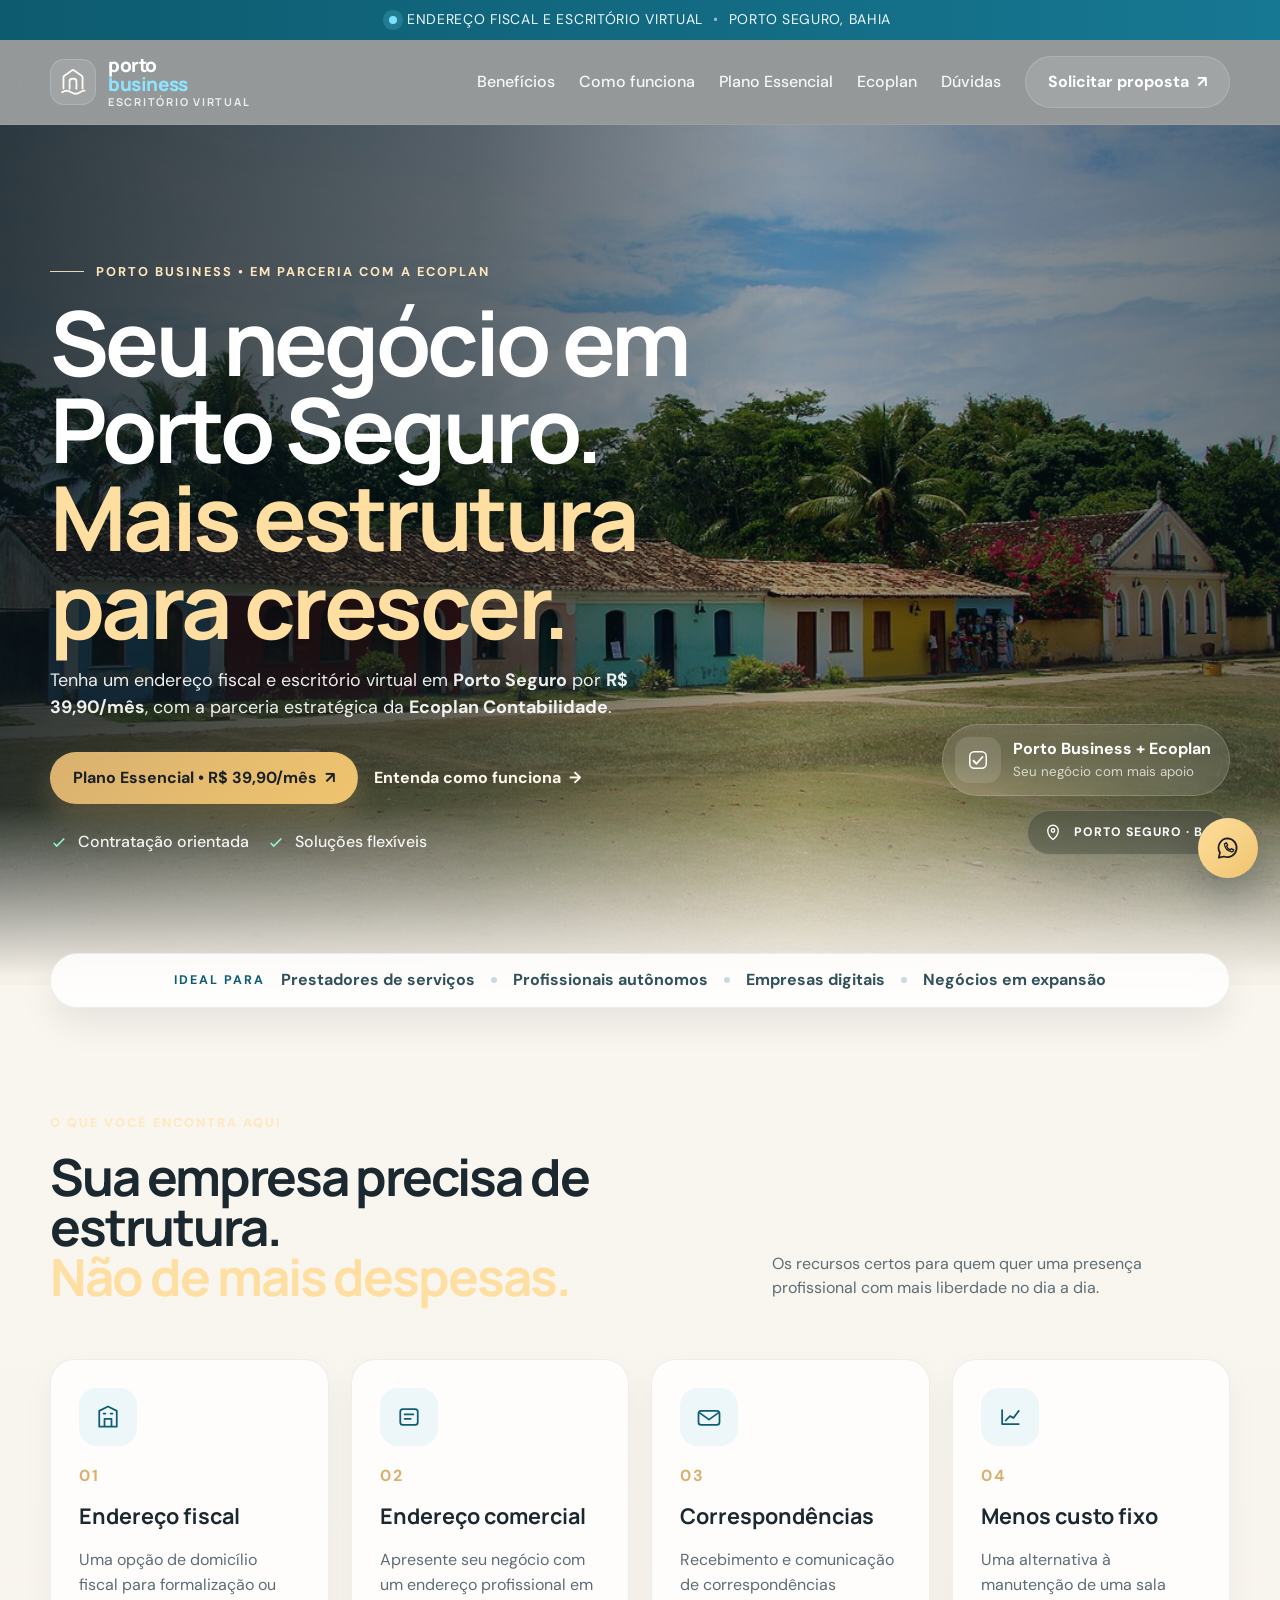
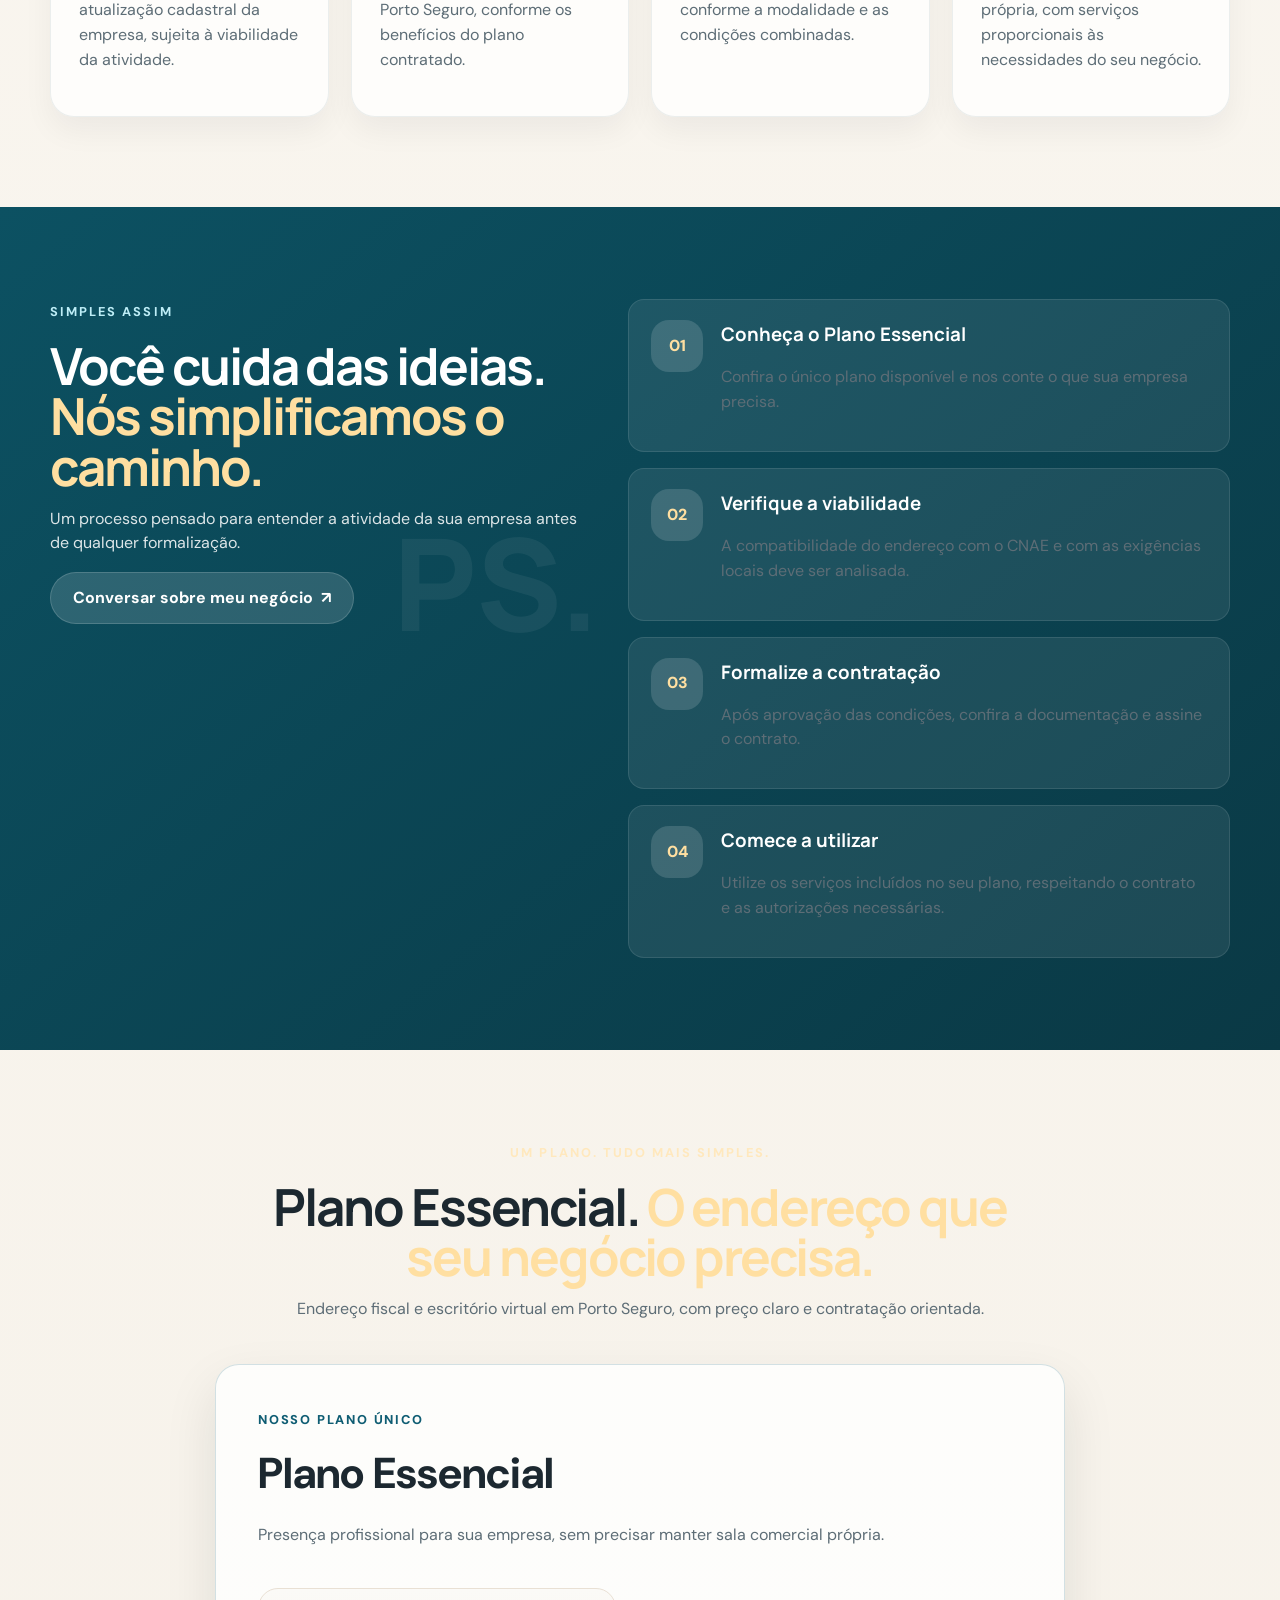
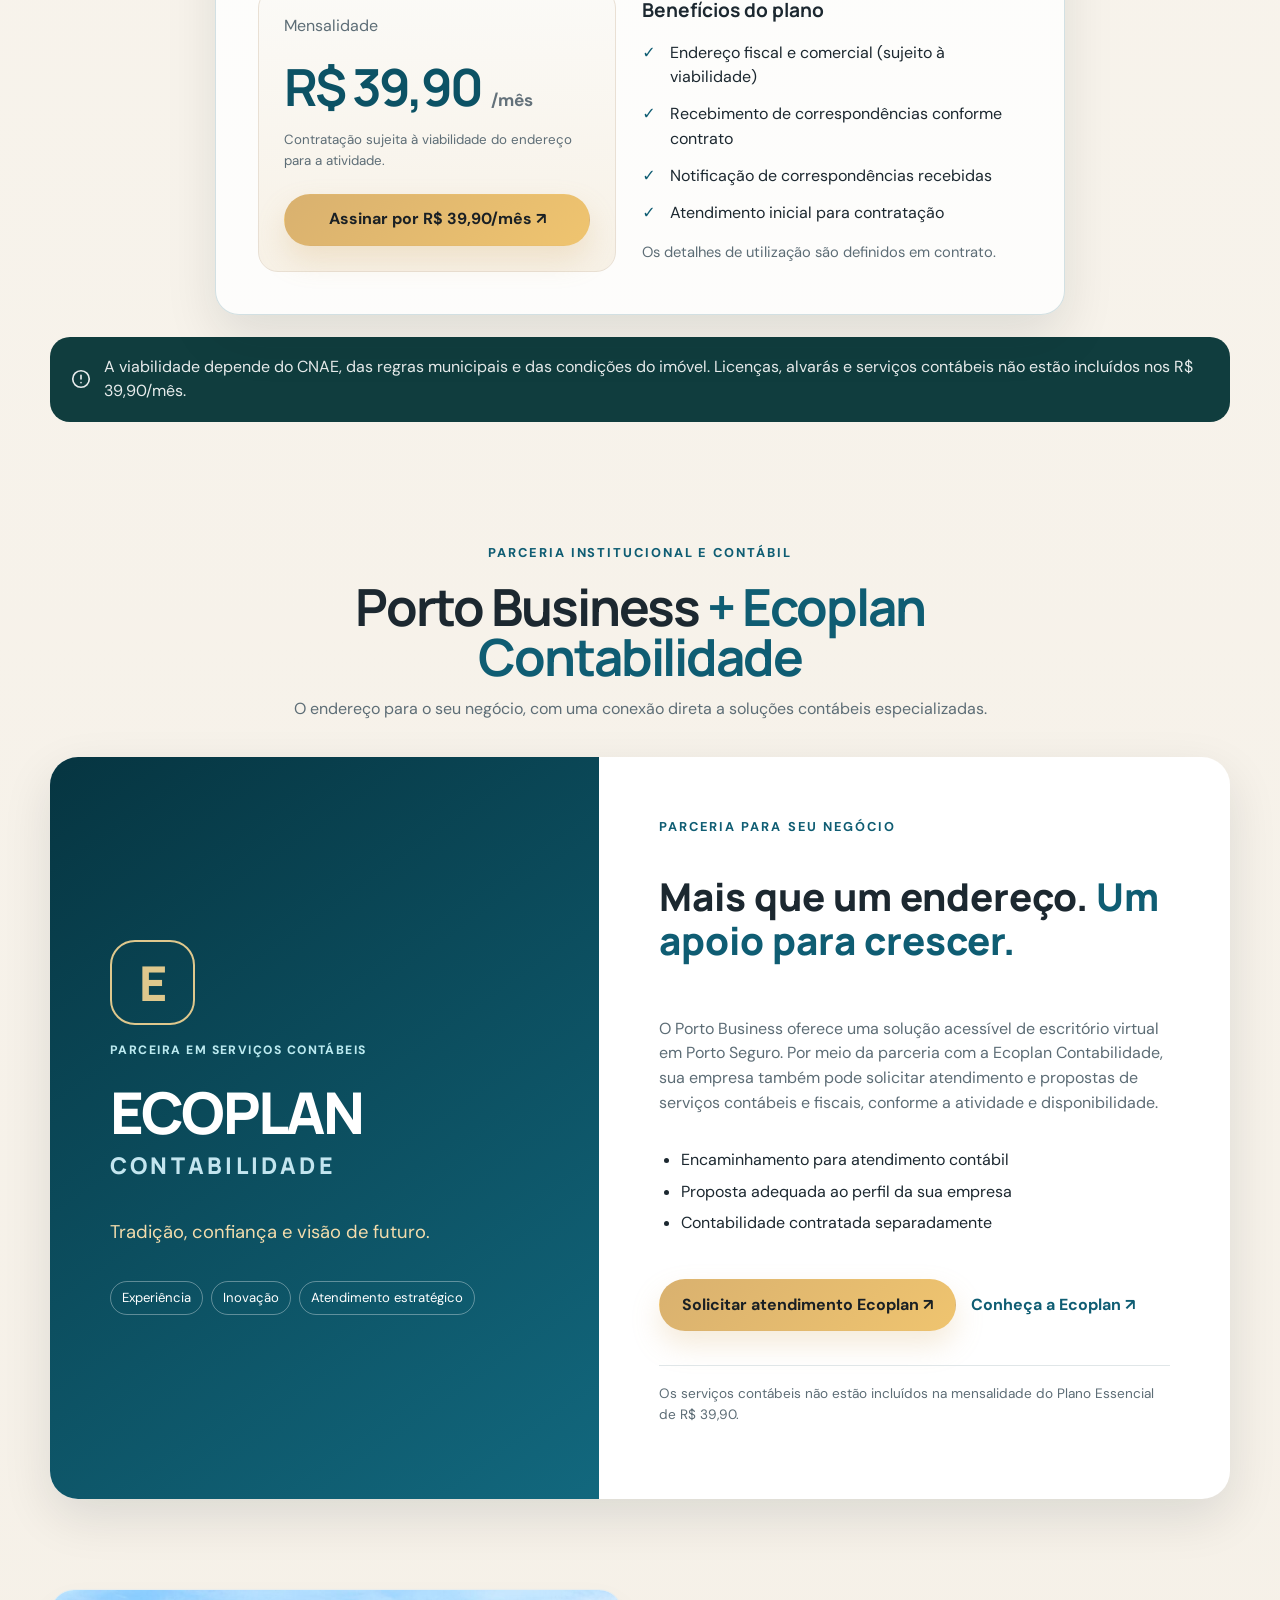
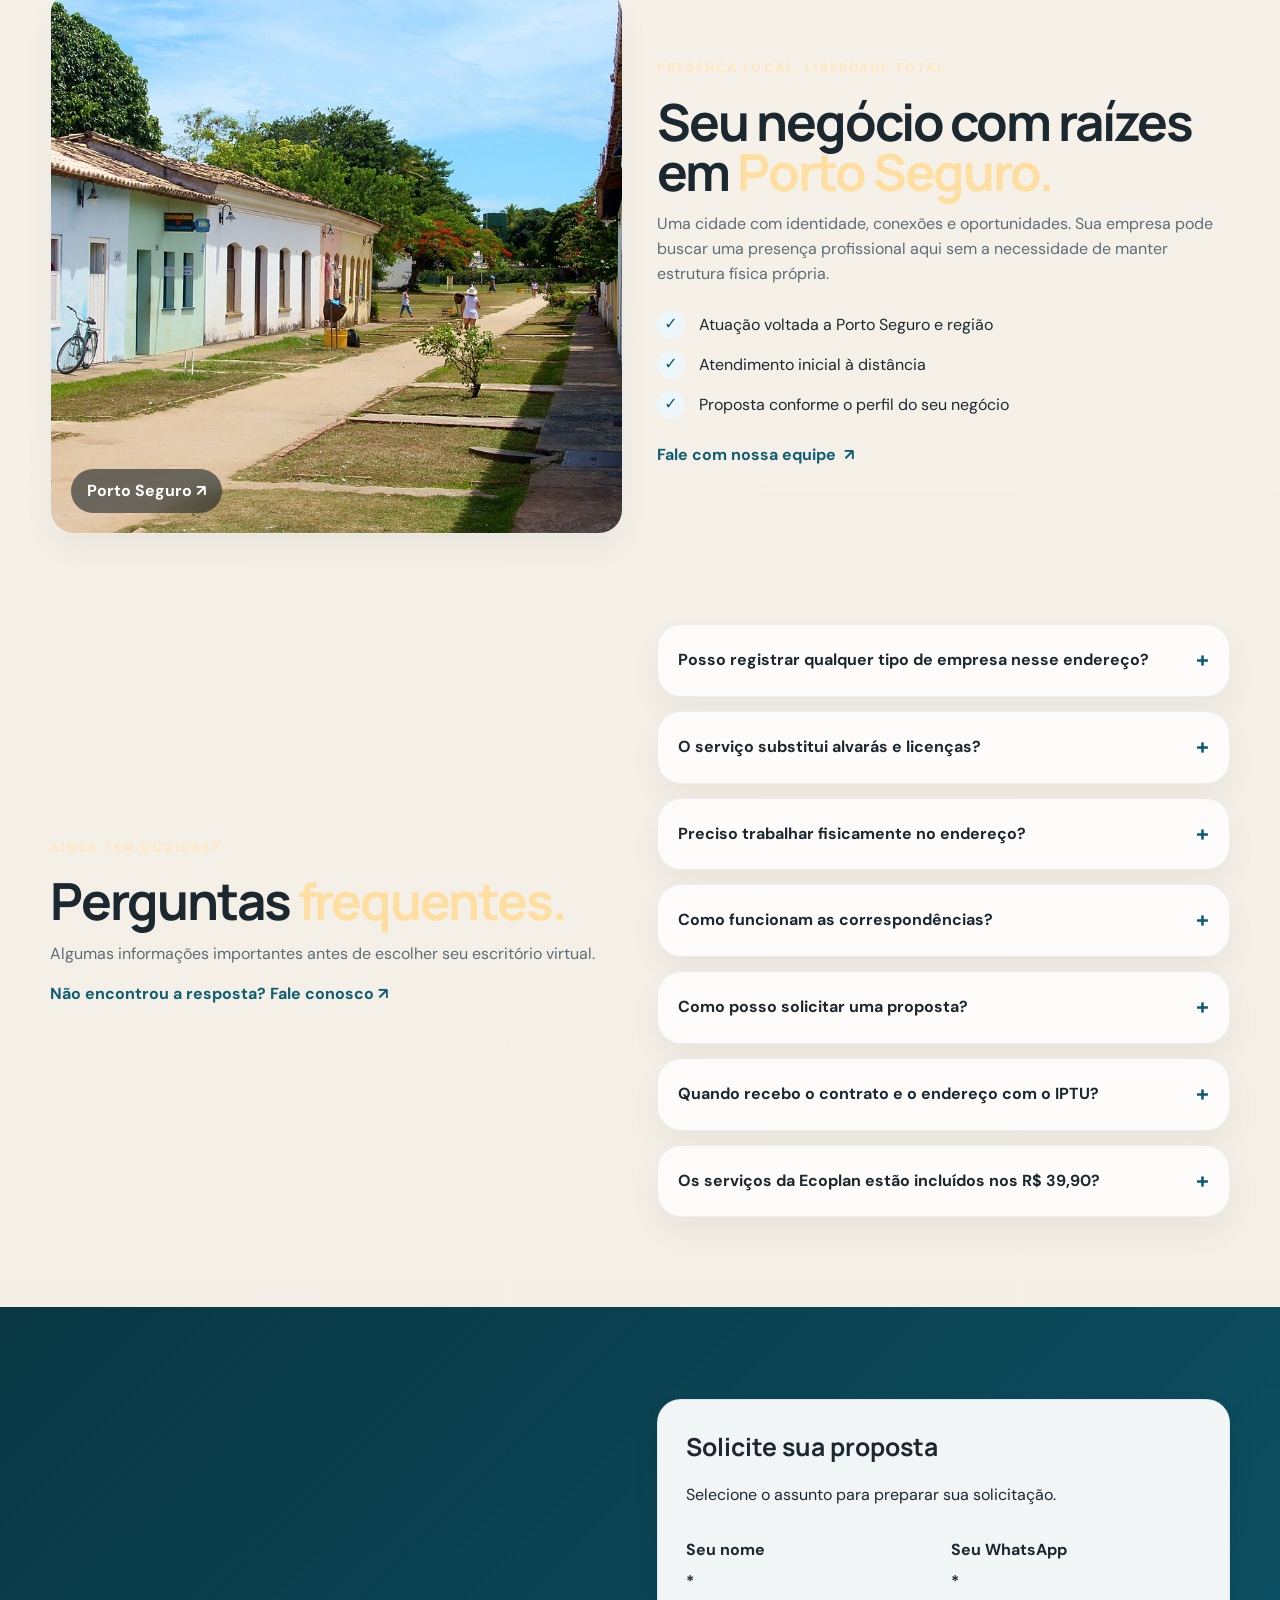
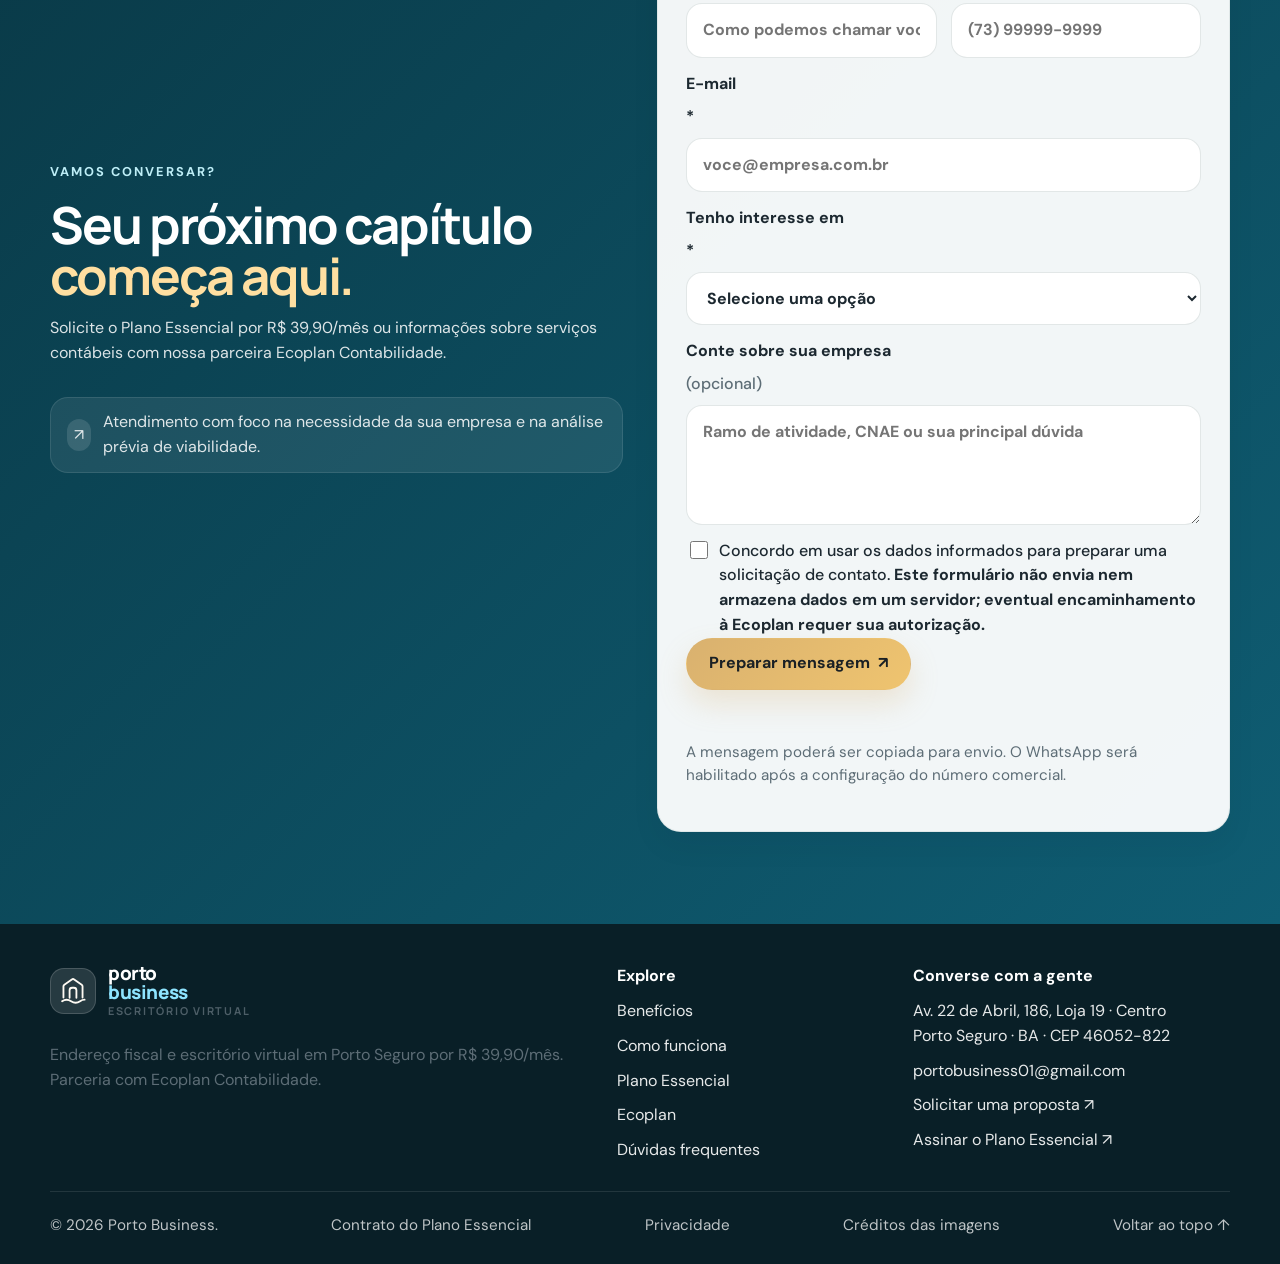
==== commit 0e74f275: "Add files via upload" ====
--- a/index.html
+++ b/index.html
@@ -6,11 +6,44 @@
   <meta name="theme-color" content="#0f5d73">
   <meta name="description" content="Endereço fiscal, endereço comercial e escritório virtual em Porto Seguro, Bahia. Conheça o Plano Essencial por R$ 39,90/mês e a parceria com a Ecoplan Contabilidade.">
   <title>Porto Business | Endereço Fiscal e Escritório Virtual em Porto Seguro</title>
+  <link rel="canonical" href="https://portobusiness.com.br/">
   <meta property="og:type" content="website">
-  <meta property="og:title" content="Porto Business — Seu negócio em Porto Seguro">
-  <meta property="og:description" content="Uma nova forma de ter endereço fiscal e presença profissional em Porto Seguro, Bahia.">
-  <meta property="og:description" content="Plano Essencial por R$ 39,90/mês. Parceria com Ecoplan Contabilidade.">
+  <meta property="og:locale" content="pt_BR">
+  <meta property="og:url" content="https://portobusiness.com.br/">
+  <meta property="og:site_name" content="Porto Business">
+  <meta property="og:title" content="Porto Business — Endereço fiscal e escritório virtual em Porto Seguro">
+  <meta property="og:description" content="Endereço fiscal e comercial em Porto Seguro, BA, com IPTU para abrir sua empresa. Plano Essencial por R$ 39,90/mês. Parceria Ecoplan Contabilidade.">
+  <meta property="og:image" content="https://portobusiness.com.br/assets/porto-seguro-capa-real.jpg">
+  <meta name="twitter:card" content="summary_large_image">
   <link rel="icon" type="image/svg+xml" href="assets/favicon.svg">
+  <script type="application/ld+json">
+  {
+    "@context": "https://schema.org",
+    "@type": "ProfessionalService",
+    "name": "Porto Business",
+    "description": "Escritório virtual com endereço fiscal e comercial em Porto Seguro, Bahia, para abertura e alteração de empresas.",
+    "url": "https://portobusiness.com.br/",
+    "image": "https://portobusiness.com.br/assets/porto-seguro-capa-real.jpg",
+    "email": "portobusiness01@gmail.com",
+    "priceRange": "R$ 39,90/mês",
+    "address": {
+      "@type": "PostalAddress",
+      "streetAddress": "Av. 22 de Abril, 186, Loja 19",
+      "addressLocality": "Porto Seguro",
+      "addressRegion": "BA",
+      "postalCode": "46052-822",
+      "addressCountry": "BR"
+    },
+    "areaServed": ["Porto Seguro", "Eunápolis", "Santa Cruz Cabrália", "Bahia"],
+    "makesOffer": {
+      "@type": "Offer",
+      "name": "Plano Essencial — escritório virtual",
+      "price": "39.90",
+      "priceCurrency": "BRL",
+      "url": "https://portobusiness.com.br/assinar.html"
+    }
+  }
+  </script>
   <link rel="preconnect" href="https://fonts.googleapis.com">
   <link rel="preconnect" href="https://fonts.gstatic.com" crossorigin>
   <link href="https://fonts.googleapis.com/css2?family=DM+Sans:wght@400;500;700&family=Manrope:wght@400;600;700;800&display=swap" rel="stylesheet">
@@ -105,7 +138,7 @@
     <section class="contact-section" id="contato" aria-labelledby="contact-title"><div class="container contact-layout"><div class="contact-copy reveal"><div class="eyebrow eyebrow-light">VAMOS CONVERSAR?</div><h2 id="contact-title">Seu próximo capítulo <em>começa aqui.</em></h2><p>Solicite o Plano Essencial por R$ 39,90/mês ou informações sobre serviços contábeis com nossa parceira Ecoplan Contabilidade.</p><div class="contact-note"><span class="contact-note-icon" aria-hidden="true">↗</span><span>Atendimento com foco na necessidade da sua empresa e na análise prévia de viabilidade.</span></div></div><form class="contact-form reveal" id="lead-form"><div class="form-head"><h3>Solicite sua proposta</h3><p>Selecione o assunto para preparar sua solicitação.</p></div><div class="form-row"><label>Seu nome <span>*</span><input type="text" name="nome" autocomplete="name" required placeholder="Como podemos chamar você?" minlength="2"></label><label>Seu WhatsApp <span>*</span><input type="tel" name="telefone" autocomplete="tel" inputmode="tel" required placeholder="(73) 99999-9999" minlength="10"></label></div><label>E-mail <span>*</span><input type="email" name="email" autocomplete="email" required placeholder="voce@empresa.com.br"></label><label>Tenho interesse em <span>*</span><select name="plano" id="plan-select" required><option value="" disabled selected>Selecione uma opção</option><option value="Plano Essencial — R$ 39,90/mês">Plano Essencial — R$ 39,90/mês</option><option value="Plano Essencial + serviços contábeis">Plano Essencial + serviços contábeis</option><option value="Serviços contábeis — Ecoplan Contabilidade">Serviços contábeis — Ecoplan Contabilidade</option><option value="Preciso de orientação">Preciso de orientação</option></select></label><label>Conte sobre sua empresa <span class="optional">(opcional)</span><textarea name="mensagem" rows="3" placeholder="Ramo de atividade, CNAE ou sua principal dúvida"></textarea></label><label class="consent"><input type="checkbox" name="consentimento" required><span>Concordo em usar os dados informados para preparar uma solicitação de contato. <strong>Este formulário não envia nem armazena dados em um servidor; eventual encaminhamento à Ecoplan requer sua autorização.</strong></span></label><button type="submit" class="btn btn-primary form-submit">Preparar mensagem <span aria-hidden="true">↗</span></button><p class="form-feedback" id="form-feedback" aria-live="polite"></p><div class="prepared-message" id="prepared-message" hidden><p>Sua mensagem está pronta. Como o número comercial ainda não foi configurado neste modelo, copie o texto abaixo para enviá-lo:</p><textarea id="message-preview" readonly rows="5" aria-label="Mensagem preparada"></textarea><button class="btn btn-outline" type="button" id="copy-message">Copiar mensagem</button></div><p class="form-privacy">A mensagem poderá ser copiada para envio. O WhatsApp será habilitado após a configuração do número comercial.</p></form></div></section>
   </main>
 
-  <footer class="site-footer"><div class="container"><div class="footer-main"><div><a href="#inicio" class="brand brand-footer"><span class="brand-icon" aria-hidden="true"><svg viewBox="0 0 44 44" fill="none"><path d="M8 31.5V15.2a3 3 0 0 1 1.3-2.47l11-7.67a3 3 0 0 1 3.43 0l11 7.67A3 3 0 0 1 36 15.2v16.3" stroke="currentColor" stroke-width="2.7" stroke-linecap="round" stroke-linejoin="round"/><path d="M17 32V20.8c0-2 1.7-3.6 3.7-3.6h2.6c2 0 3.7 1.6 3.7 3.6V32M6 37c4.4-3 8.8-3 13.2 0 4.4 3 8.8 3 13.2 0 2.2-1.5 4.4-2.25 6.6-2.25" stroke="currentColor" stroke-width="2.7" stroke-linecap="round" stroke-linejoin="round"/></svg></span><span class="brand-name">porto<span>business</span><small>ESCRITÓRIO VIRTUAL</small></span></a><p>Endereço fiscal e escritório virtual em Porto Seguro por R$ 39,90/mês. Parceria com Ecoplan Contabilidade.</p></div><div class="footer-links"><strong>Explore</strong><a href="#beneficios">Benefícios</a><a href="#como-funciona">Como funciona</a><a href="#planos">Plano Essencial</a><a href="#contabilidade">Ecoplan</a><a href="#duvidas">Dúvidas frequentes</a></div><div class="footer-links"><strong>Converse com a gente</strong><span>Porto Seguro · Bahia</span><a href="#contato">Solicitar uma proposta ↗</a><a href="assinar.html">Assinar o Plano Essencial ↗</a></div></div><div class="footer-bottom"><span>© <span id="year">2026</span> Porto Business.</span><a href="contrato.html">Contrato do Plano Essencial</a><a href="privacidade.html">Privacidade</a><a href="creditos.html">Créditos das imagens</a><a href="#inicio">Voltar ao topo ↑</a></div></div></footer>
+  <footer class="site-footer"><div class="container"><div class="footer-main"><div><a href="#inicio" class="brand brand-footer"><span class="brand-icon" aria-hidden="true"><svg viewBox="0 0 44 44" fill="none"><path d="M8 31.5V15.2a3 3 0 0 1 1.3-2.47l11-7.67a3 3 0 0 1 3.43 0l11 7.67A3 3 0 0 1 36 15.2v16.3" stroke="currentColor" stroke-width="2.7" stroke-linecap="round" stroke-linejoin="round"/><path d="M17 32V20.8c0-2 1.7-3.6 3.7-3.6h2.6c2 0 3.7 1.6 3.7 3.6V32M6 37c4.4-3 8.8-3 13.2 0 4.4 3 8.8 3 13.2 0 2.2-1.5 4.4-2.25 6.6-2.25" stroke="currentColor" stroke-width="2.7" stroke-linecap="round" stroke-linejoin="round"/></svg></span><span class="brand-name">porto<span>business</span><small>ESCRITÓRIO VIRTUAL</small></span></a><p>Endereço fiscal e escritório virtual em Porto Seguro por R$ 39,90/mês. Parceria com Ecoplan Contabilidade.</p></div><div class="footer-links"><strong>Explore</strong><a href="#beneficios">Benefícios</a><a href="#como-funciona">Como funciona</a><a href="#planos">Plano Essencial</a><a href="#contabilidade">Ecoplan</a><a href="#duvidas">Dúvidas frequentes</a></div><div class="footer-links"><strong>Converse com a gente</strong><span>Av. 22 de Abril, 186, Loja 19 · Centro<br>Porto Seguro · BA · CEP 46052-822</span><a href="mailto:portobusiness01@gmail.com">portobusiness01@gmail.com</a><a href="#contato">Solicitar uma proposta ↗</a><a href="assinar.html">Assinar o Plano Essencial ↗</a></div></div><div class="footer-bottom"><span>© <span id="year">2026</span> Porto Business.</span><a href="contrato.html">Contrato do Plano Essencial</a><a href="privacidade.html">Privacidade</a><a href="creditos.html">Créditos das imagens</a><a href="#inicio">Voltar ao topo ↑</a></div></div></footer>
 
   <a href="#contato" class="floating-contact" aria-label="Solicitar atendimento" title="Solicitar atendimento"><svg viewBox="0 0 32 32" aria-hidden="true" fill="none"><path d="M15.9 5a10.7 10.7 0 0 0-9.1 16.3L5.5 27l5.9-1.3A10.7 10.7 0 1 0 15.9 5Z" stroke="currentColor" stroke-width="2" stroke-linejoin="round"/><path d="M12 12c.5 4.4 3.9 7.4 8.2 8.4.7.1 1.1-.2 1.5-.8l.8-1.5-2.7-1.3-1.2 1.3a8.1 8.1 0 0 1-4.2-4.2l1.2-1.1-1.4-2.8-1.4.7c-.6.3-.9.8-.8 1.3Z" stroke="currentColor" stroke-width="1.55" stroke-linejoin="round"/></svg></a>
   <script src="script.js"></script>
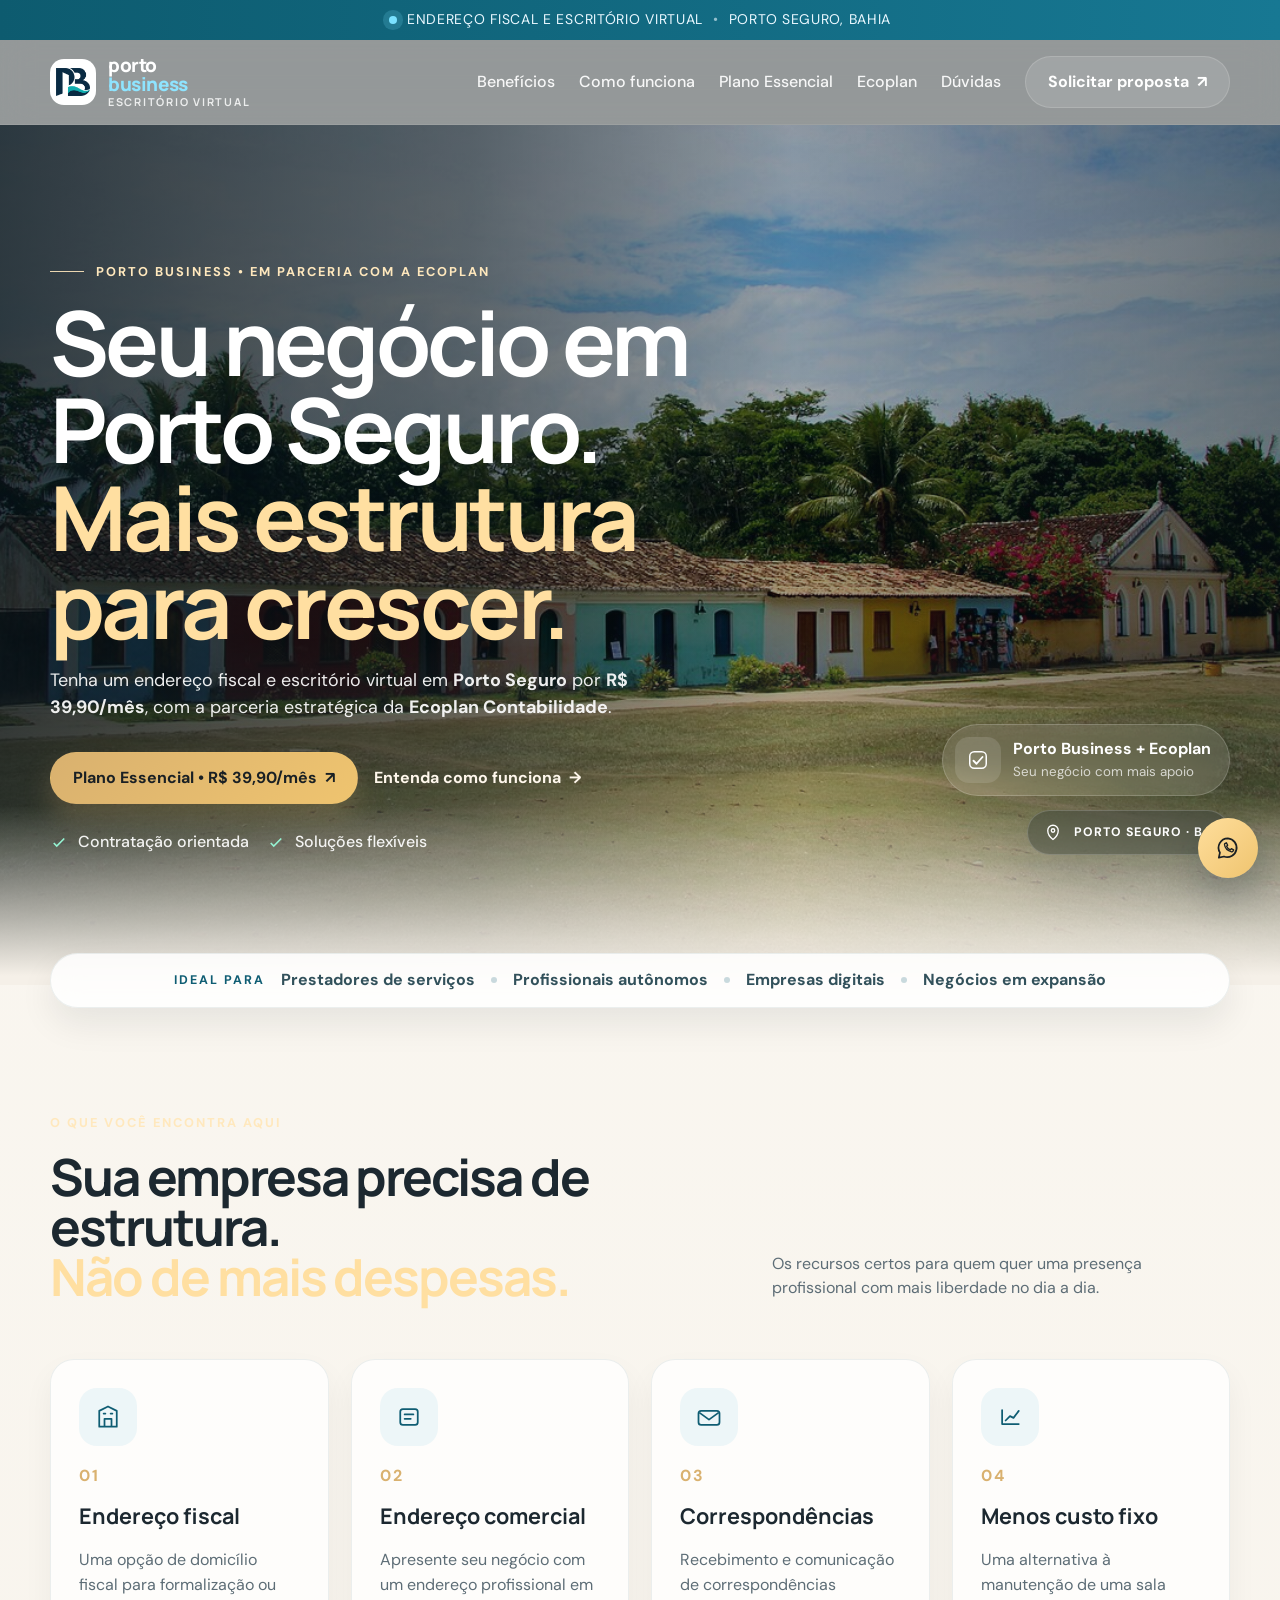
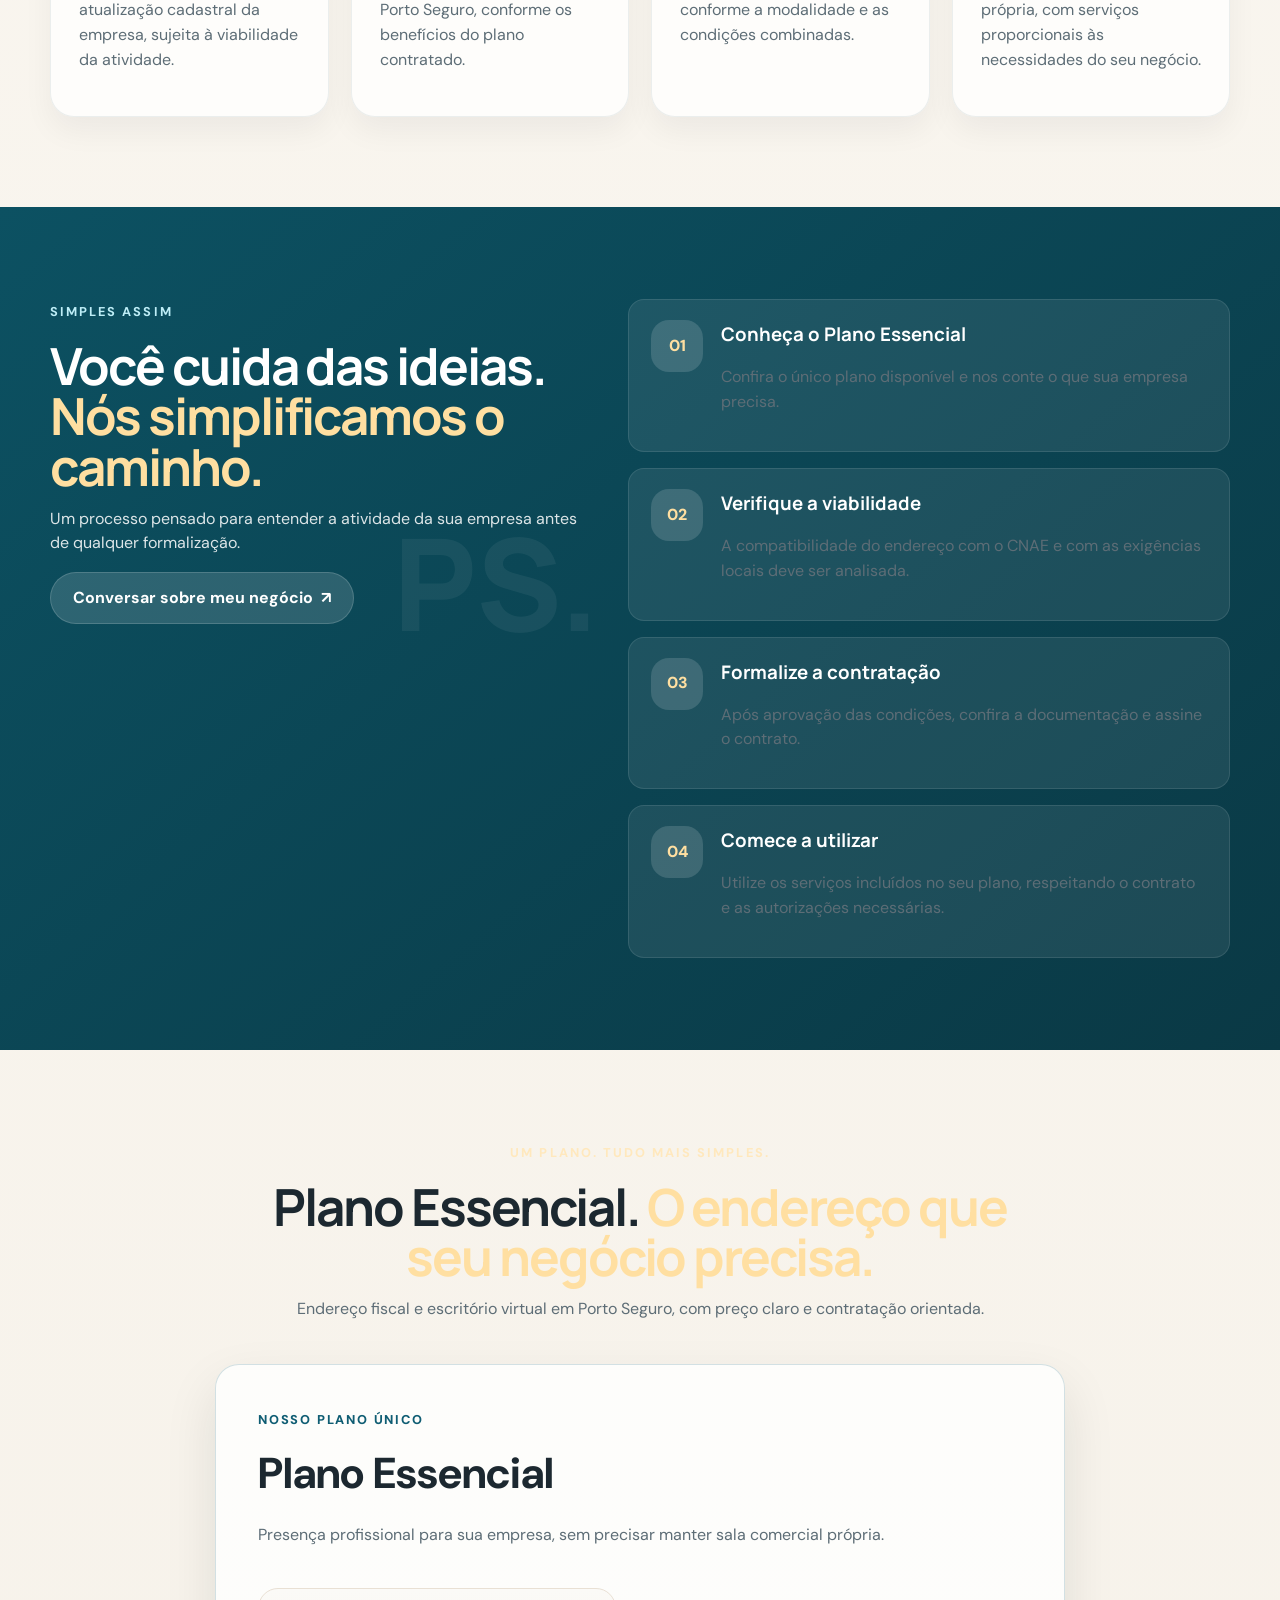
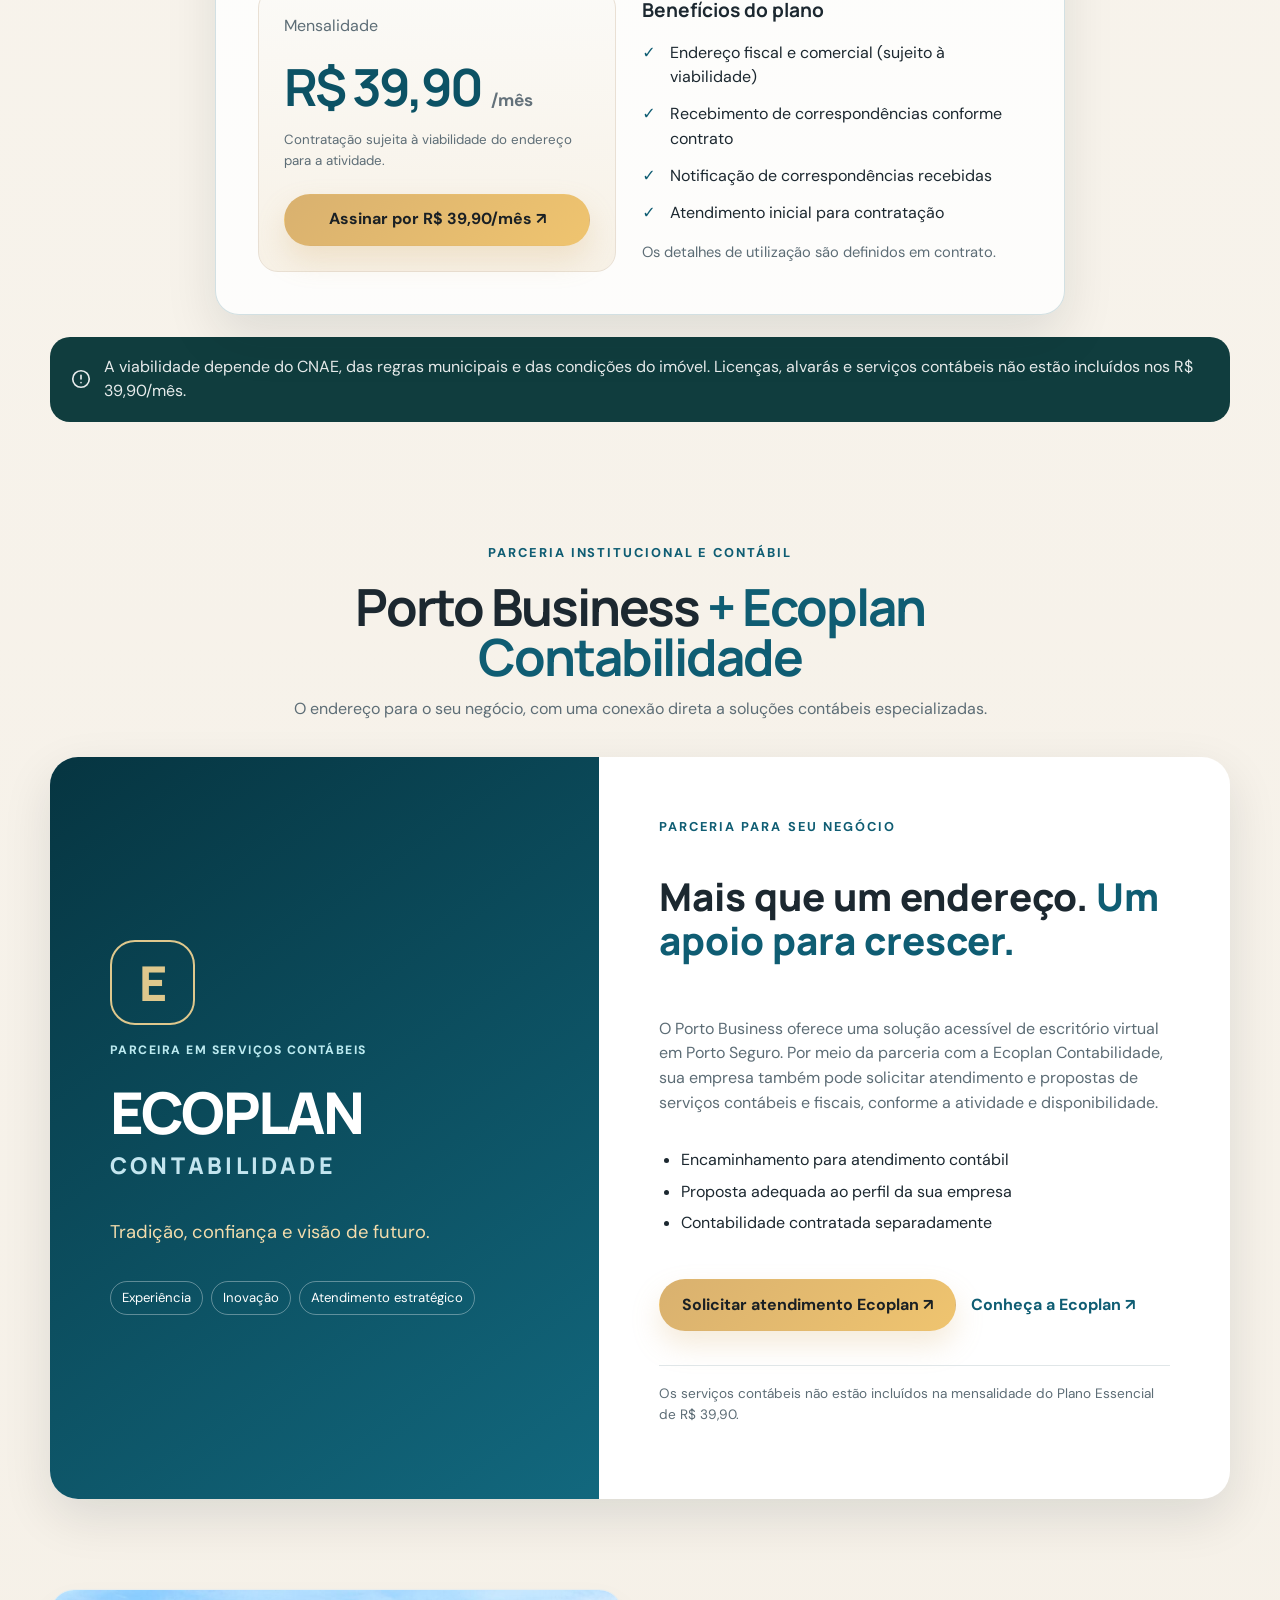
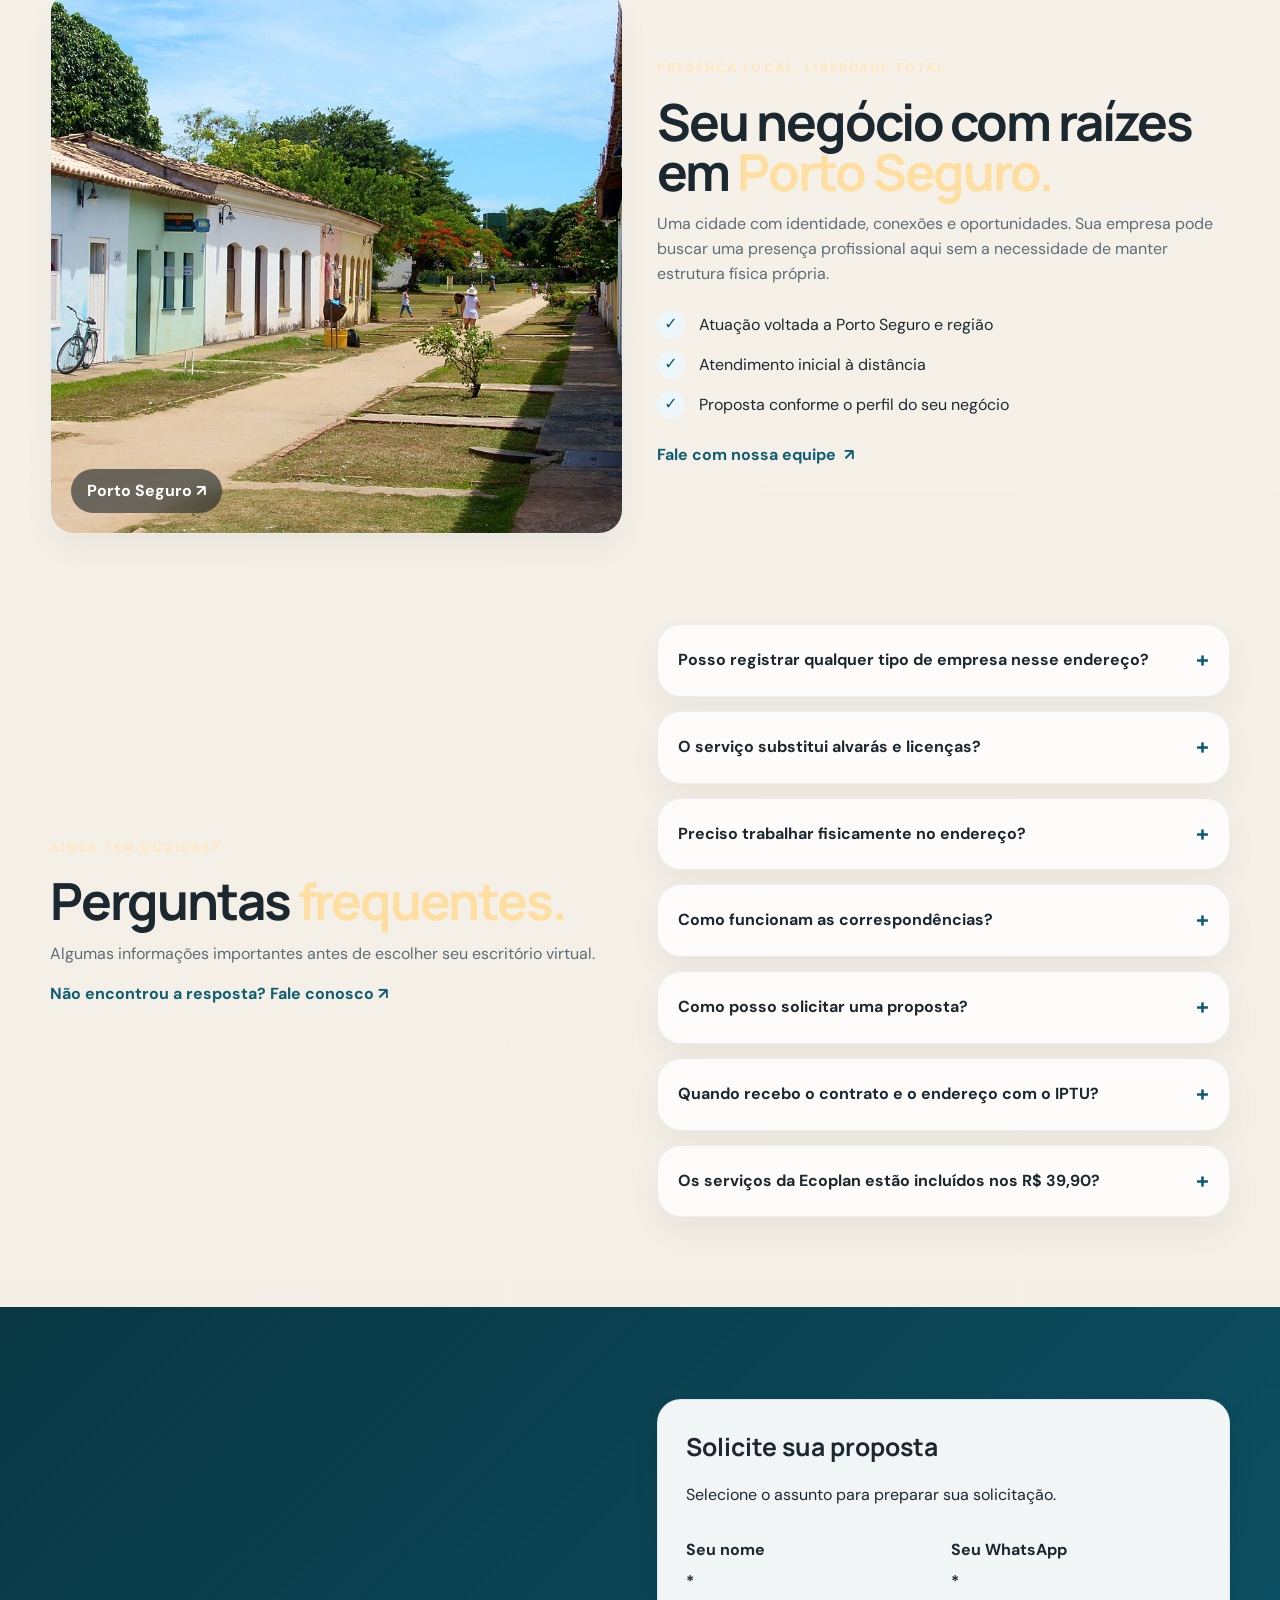
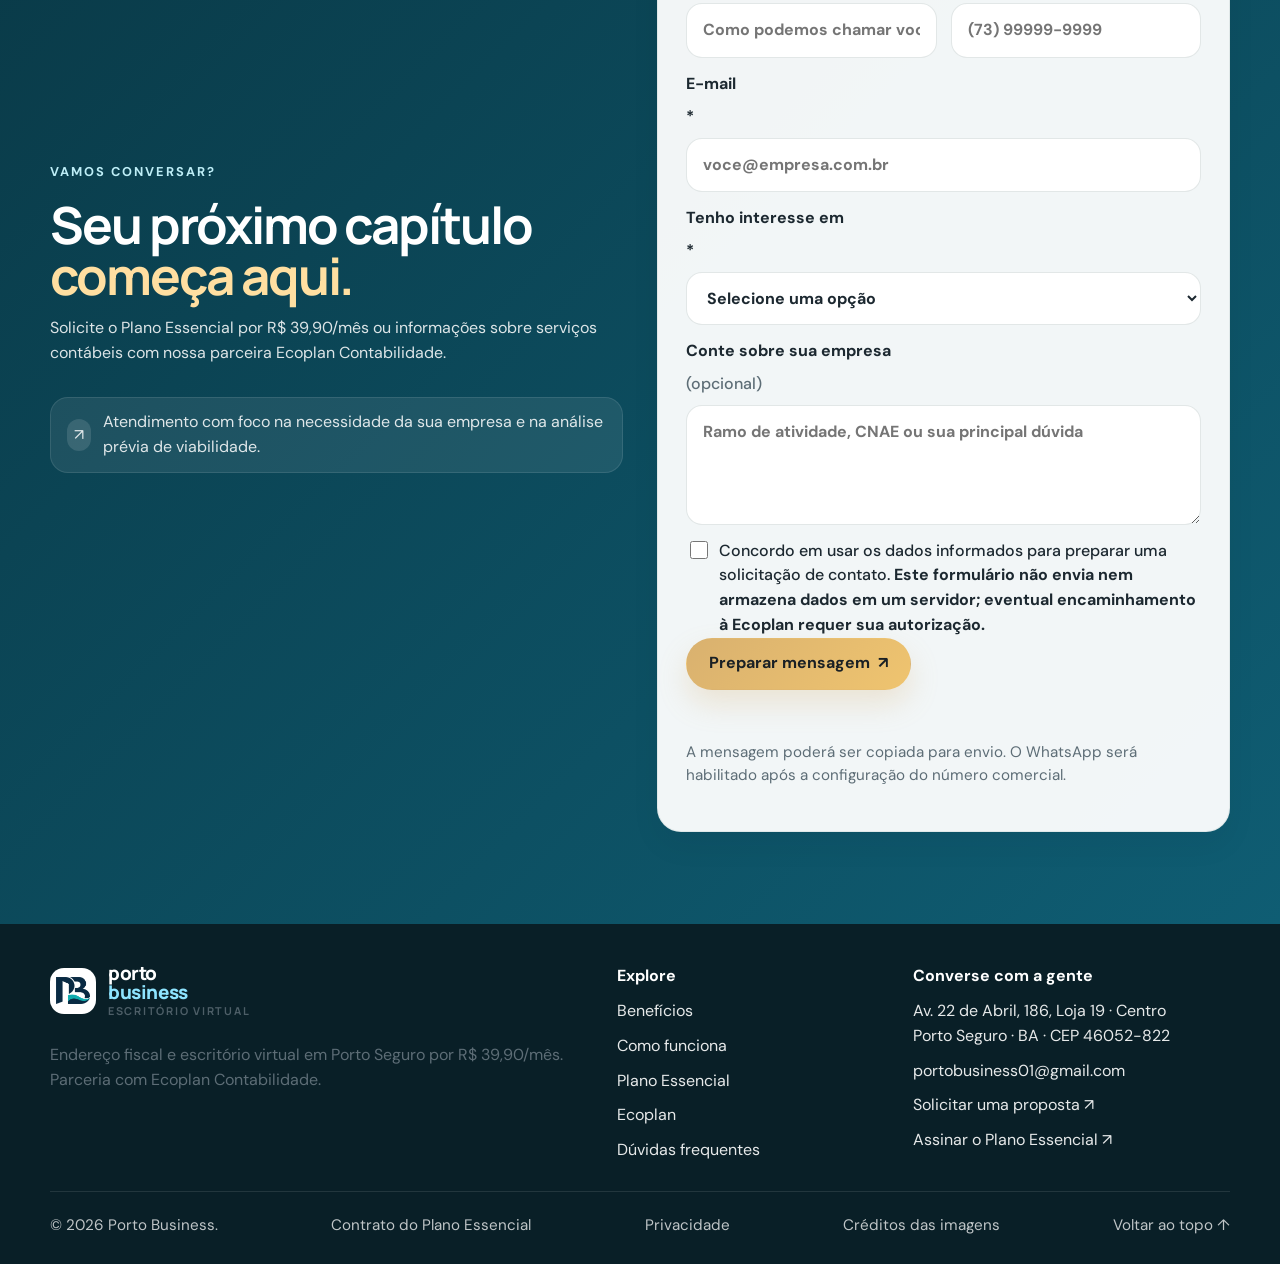
==== commit 4ff292aa: "Add files via upload" ====
--- a/index.html
+++ b/index.html
@@ -13,9 +13,9 @@
   <meta property="og:site_name" content="Porto Business">
   <meta property="og:title" content="Porto Business — Endereço fiscal e escritório virtual em Porto Seguro">
   <meta property="og:description" content="Endereço fiscal e comercial em Porto Seguro, BA, com IPTU para abrir sua empresa. Plano Essencial por R$ 39,90/mês. Parceria Ecoplan Contabilidade.">
-  <meta property="og:image" content="https://portobusiness.com.br/assets/porto-seguro-capa-real.jpg">
+  <meta property="og:image" content="https://portobusiness.com.br/assets/og-porto-business.jpg">
   <meta name="twitter:card" content="summary_large_image">
-  <link rel="icon" type="image/svg+xml" href="assets/favicon.svg">
+  <link rel="icon" type="image/png" href="assets/favicon-64.png"><link rel="apple-touch-icon" href="assets/apple-touch-icon.png">
   <script type="application/ld+json">
   {
     "@context": "https://schema.org",
@@ -56,7 +56,7 @@
   <header class="site-header" id="inicio">
     <div class="container nav-shell">
       <a href="#inicio" class="brand" aria-label="Porto Business, início">
-        <span class="brand-icon" aria-hidden="true"><svg viewBox="0 0 44 44" fill="none"><path d="M8 31.5V15.2a3 3 0 0 1 1.3-2.47l11-7.67a3 3 0 0 1 3.43 0l11 7.67A3 3 0 0 1 36 15.2v16.3" stroke="currentColor" stroke-width="2.7" stroke-linecap="round" stroke-linejoin="round"/><path d="M17 32V20.8c0-2 1.7-3.6 3.7-3.6h2.6c2 0 3.7 1.6 3.7 3.6V32M6 37c4.4-3 8.8-3 13.2 0 4.4 3 8.8 3 13.2 0 2.2-1.5 4.4-2.25 6.6-2.25" stroke="currentColor" stroke-width="2.7" stroke-linecap="round" stroke-linejoin="round"/></svg></span>
+        <span class="brand-icon" aria-hidden="true"><img src="assets/pb-marca.png" alt="" width="34" height="28"></span>
         <span class="brand-name">porto<span>business</span><small>ESCRITÓRIO VIRTUAL</small></span>
       </a>
 
@@ -138,7 +138,7 @@
     <section class="contact-section" id="contato" aria-labelledby="contact-title"><div class="container contact-layout"><div class="contact-copy reveal"><div class="eyebrow eyebrow-light">VAMOS CONVERSAR?</div><h2 id="contact-title">Seu próximo capítulo <em>começa aqui.</em></h2><p>Solicite o Plano Essencial por R$ 39,90/mês ou informações sobre serviços contábeis com nossa parceira Ecoplan Contabilidade.</p><div class="contact-note"><span class="contact-note-icon" aria-hidden="true">↗</span><span>Atendimento com foco na necessidade da sua empresa e na análise prévia de viabilidade.</span></div></div><form class="contact-form reveal" id="lead-form"><div class="form-head"><h3>Solicite sua proposta</h3><p>Selecione o assunto para preparar sua solicitação.</p></div><div class="form-row"><label>Seu nome <span>*</span><input type="text" name="nome" autocomplete="name" required placeholder="Como podemos chamar você?" minlength="2"></label><label>Seu WhatsApp <span>*</span><input type="tel" name="telefone" autocomplete="tel" inputmode="tel" required placeholder="(73) 99999-9999" minlength="10"></label></div><label>E-mail <span>*</span><input type="email" name="email" autocomplete="email" required placeholder="voce@empresa.com.br"></label><label>Tenho interesse em <span>*</span><select name="plano" id="plan-select" required><option value="" disabled selected>Selecione uma opção</option><option value="Plano Essencial — R$ 39,90/mês">Plano Essencial — R$ 39,90/mês</option><option value="Plano Essencial + serviços contábeis">Plano Essencial + serviços contábeis</option><option value="Serviços contábeis — Ecoplan Contabilidade">Serviços contábeis — Ecoplan Contabilidade</option><option value="Preciso de orientação">Preciso de orientação</option></select></label><label>Conte sobre sua empresa <span class="optional">(opcional)</span><textarea name="mensagem" rows="3" placeholder="Ramo de atividade, CNAE ou sua principal dúvida"></textarea></label><label class="consent"><input type="checkbox" name="consentimento" required><span>Concordo em usar os dados informados para preparar uma solicitação de contato. <strong>Este formulário não envia nem armazena dados em um servidor; eventual encaminhamento à Ecoplan requer sua autorização.</strong></span></label><button type="submit" class="btn btn-primary form-submit">Preparar mensagem <span aria-hidden="true">↗</span></button><p class="form-feedback" id="form-feedback" aria-live="polite"></p><div class="prepared-message" id="prepared-message" hidden><p>Sua mensagem está pronta. Como o número comercial ainda não foi configurado neste modelo, copie o texto abaixo para enviá-lo:</p><textarea id="message-preview" readonly rows="5" aria-label="Mensagem preparada"></textarea><button class="btn btn-outline" type="button" id="copy-message">Copiar mensagem</button></div><p class="form-privacy">A mensagem poderá ser copiada para envio. O WhatsApp será habilitado após a configuração do número comercial.</p></form></div></section>
   </main>
 
-  <footer class="site-footer"><div class="container"><div class="footer-main"><div><a href="#inicio" class="brand brand-footer"><span class="brand-icon" aria-hidden="true"><svg viewBox="0 0 44 44" fill="none"><path d="M8 31.5V15.2a3 3 0 0 1 1.3-2.47l11-7.67a3 3 0 0 1 3.43 0l11 7.67A3 3 0 0 1 36 15.2v16.3" stroke="currentColor" stroke-width="2.7" stroke-linecap="round" stroke-linejoin="round"/><path d="M17 32V20.8c0-2 1.7-3.6 3.7-3.6h2.6c2 0 3.7 1.6 3.7 3.6V32M6 37c4.4-3 8.8-3 13.2 0 4.4 3 8.8 3 13.2 0 2.2-1.5 4.4-2.25 6.6-2.25" stroke="currentColor" stroke-width="2.7" stroke-linecap="round" stroke-linejoin="round"/></svg></span><span class="brand-name">porto<span>business</span><small>ESCRITÓRIO VIRTUAL</small></span></a><p>Endereço fiscal e escritório virtual em Porto Seguro por R$ 39,90/mês. Parceria com Ecoplan Contabilidade.</p></div><div class="footer-links"><strong>Explore</strong><a href="#beneficios">Benefícios</a><a href="#como-funciona">Como funciona</a><a href="#planos">Plano Essencial</a><a href="#contabilidade">Ecoplan</a><a href="#duvidas">Dúvidas frequentes</a></div><div class="footer-links"><strong>Converse com a gente</strong><span>Av. 22 de Abril, 186, Loja 19 · Centro<br>Porto Seguro · BA · CEP 46052-822</span><a href="mailto:portobusiness01@gmail.com">portobusiness01@gmail.com</a><a href="#contato">Solicitar uma proposta ↗</a><a href="assinar.html">Assinar o Plano Essencial ↗</a></div></div><div class="footer-bottom"><span>© <span id="year">2026</span> Porto Business.</span><a href="contrato.html">Contrato do Plano Essencial</a><a href="privacidade.html">Privacidade</a><a href="creditos.html">Créditos das imagens</a><a href="#inicio">Voltar ao topo ↑</a></div></div></footer>
+  <footer class="site-footer"><div class="container"><div class="footer-main"><div><a href="#inicio" class="brand brand-footer"><span class="brand-icon" aria-hidden="true"><img src="assets/pb-marca.png" alt="" width="34" height="28"></span><span class="brand-name">porto<span>business</span><small>ESCRITÓRIO VIRTUAL</small></span></a><p>Endereço fiscal e escritório virtual em Porto Seguro por R$ 39,90/mês. Parceria com Ecoplan Contabilidade.</p></div><div class="footer-links"><strong>Explore</strong><a href="#beneficios">Benefícios</a><a href="#como-funciona">Como funciona</a><a href="#planos">Plano Essencial</a><a href="#contabilidade">Ecoplan</a><a href="#duvidas">Dúvidas frequentes</a></div><div class="footer-links"><strong>Converse com a gente</strong><span>Av. 22 de Abril, 186, Loja 19 · Centro<br>Porto Seguro · BA · CEP 46052-822</span><a href="mailto:portobusiness01@gmail.com">portobusiness01@gmail.com</a><a href="#contato">Solicitar uma proposta ↗</a><a href="assinar.html">Assinar o Plano Essencial ↗</a></div></div><div class="footer-bottom"><span>© <span id="year">2026</span> Porto Business.</span><a href="contrato.html">Contrato do Plano Essencial</a><a href="privacidade.html">Privacidade</a><a href="creditos.html">Créditos das imagens</a><a href="#inicio">Voltar ao topo ↑</a></div></div></footer>
 
   <a href="#contato" class="floating-contact" aria-label="Solicitar atendimento" title="Solicitar atendimento"><svg viewBox="0 0 32 32" aria-hidden="true" fill="none"><path d="M15.9 5a10.7 10.7 0 0 0-9.1 16.3L5.5 27l5.9-1.3A10.7 10.7 0 1 0 15.9 5Z" stroke="currentColor" stroke-width="2" stroke-linejoin="round"/><path d="M12 12c.5 4.4 3.9 7.4 8.2 8.4.7.1 1.1-.2 1.5-.8l.8-1.5-2.7-1.3-1.2 1.3a8.1 8.1 0 0 1-4.2-4.2l1.2-1.1-1.4-2.8-1.4.7c-.6.3-.9.8-.8 1.3Z" stroke="currentColor" stroke-width="1.55" stroke-linejoin="round"/></svg></a>
   <script src="script.js"></script>
--- a/styles.css
+++ b/styles.css
@@ -48,9 +48,10 @@
 .brand { display: inline-flex; align-items: center; gap: 12px; color: #fff; min-width: 0; }
 .brand-icon {
   width: 46px; height: 46px; display: inline-grid; place-items: center; border-radius: 14px;
-  background: rgba(255,255,255,0.12); border: 1px solid rgba(255,255,255,0.16); color: #fefaf3; flex: 0 0 auto;
+  background: #fff; border: 1px solid rgba(255,255,255,0.16); color: #fefaf3; flex: 0 0 auto;
 }
 .brand-icon svg { width: 30px; height: 30px; }
+.brand-icon img { width: 34px; height: auto; display: block; }
 .brand-name { display: flex; flex-direction: column; font-family: 'Manrope', system-ui, sans-serif; font-size: 1.18rem; font-weight: 800; line-height: 1; letter-spacing: -0.02em; }
 .brand-name span { color: #8ee4ff; }
 .brand-name small { font-size: .68rem; letter-spacing: .16em; margin-top: 4px; font-weight: 700; opacity: .82; }
